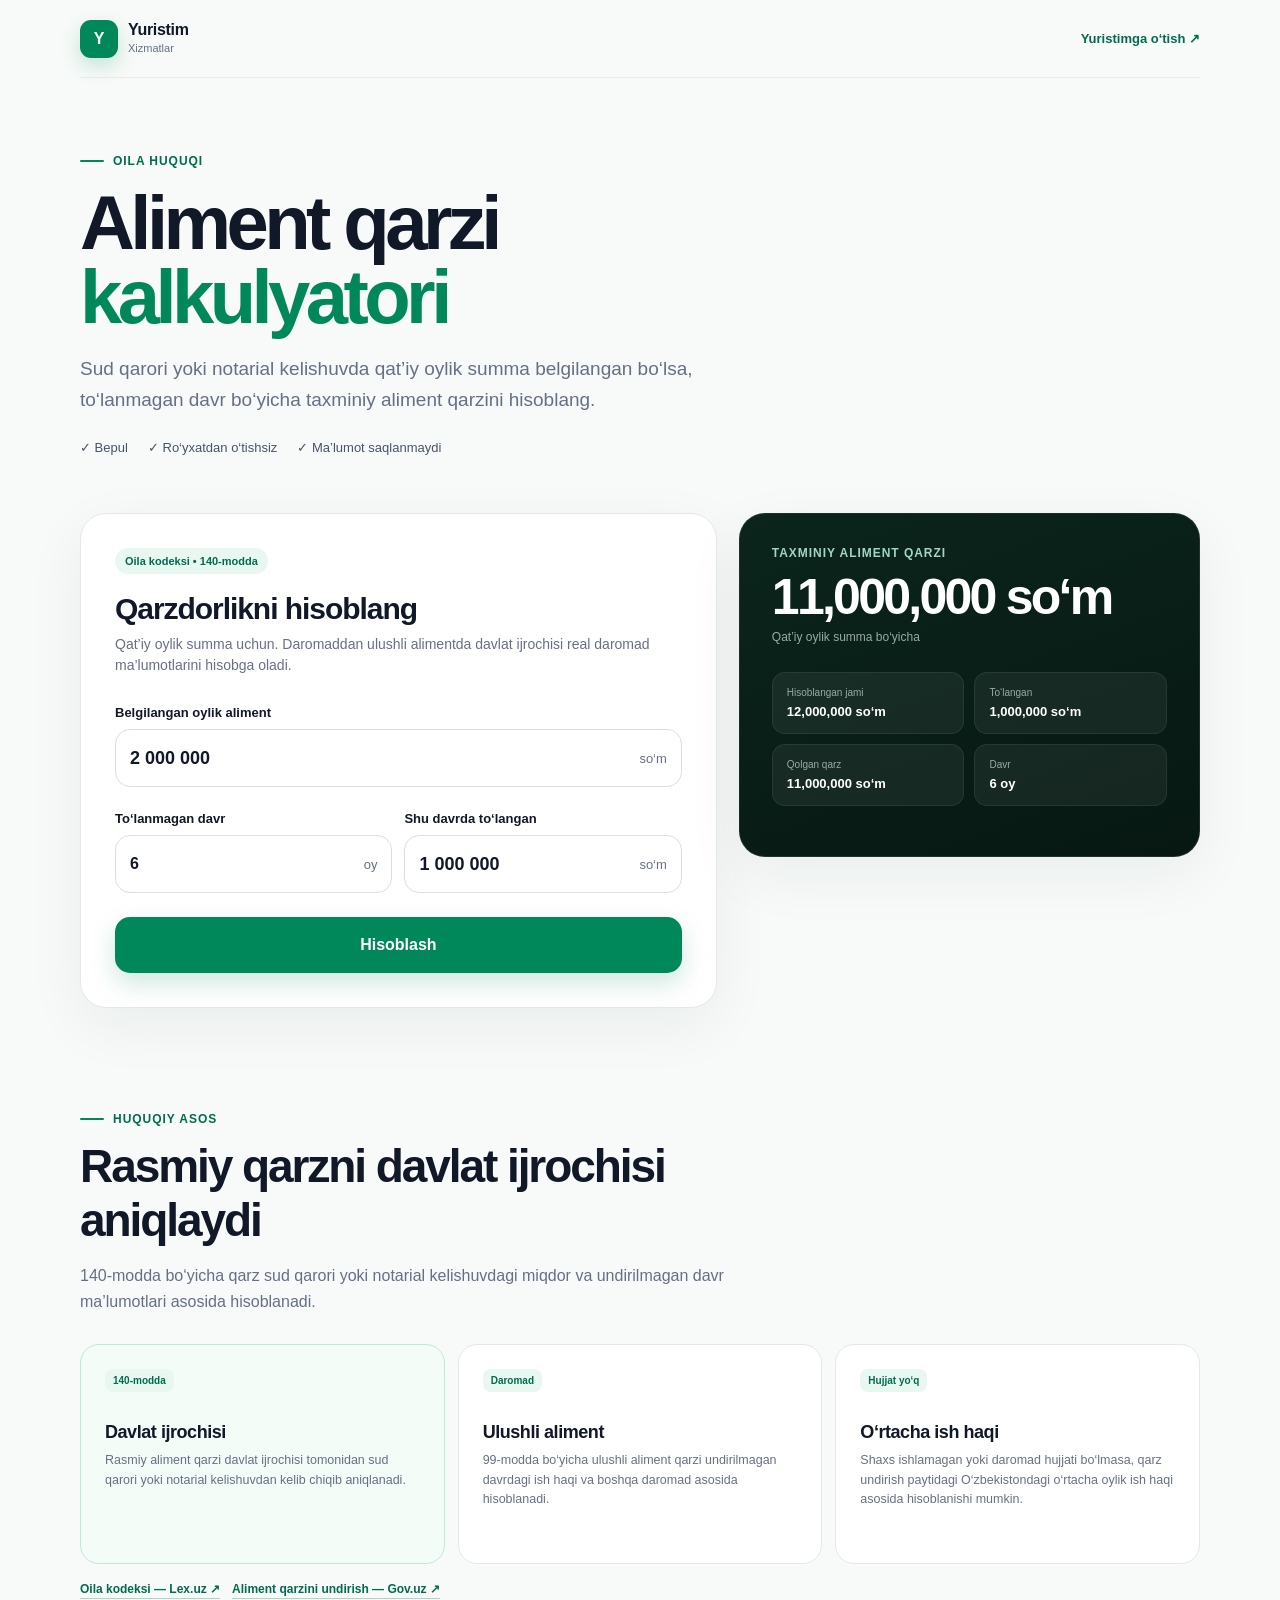
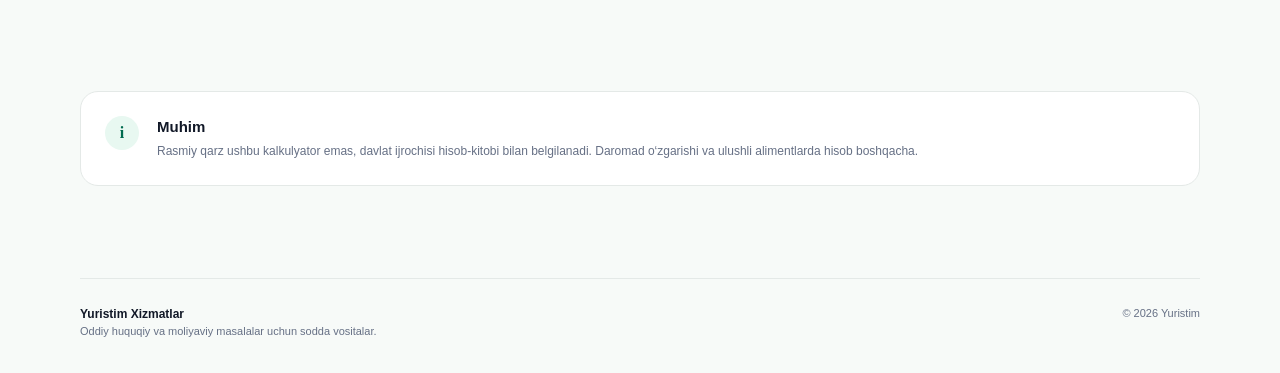
==== aliment-qarzi.html @ a9c7ead5 "feat: add top 10 legal utility pages" ====
<!doctype html><html lang="uz"><head><meta charset="utf-8"/><meta name="viewport" content="width=device-width,initial-scale=1"/><meta name="theme-color" content="#00875A"/><title>Aliment qarzdorligi kalkulyatori | Yuristim Xizmatlar</title><meta name="description" content="Sud qarori yoki notarial kelishuvda qat’iy oylik summa belgilangan bo‘lsa, to‘lanmagan davr bo‘yicha taxminiy aliment qarzini hisoblang."/><link rel="canonical" href="https://xizmatlar.yuristim.uz/aliment-qarzi"/><meta property="og:title" content="Aliment qarzdorligi kalkulyatori — Yuristim Xizmatlar"/><meta property="og:description" content="Sud qarori yoki notarial kelishuvda qat’iy oylik summa belgilangan bo‘lsa, to‘lanmagan davr bo‘yicha taxminiy aliment qarzini hisoblang."/><meta property="og:url" content="https://xizmatlar.yuristim.uz/aliment-qarzi"/><meta property="og:type" content="website"/><link rel="stylesheet" href="/styles.css"/><script defer src="/xizmatlar.js"></script></head><body data-tool="aliment-qarzi"><header class="site-header"><a class="brand" href="/" aria-label="Yuristim Xizmatlar"><span class="brand-mark">Y</span><span><b>Yuristim</b><small>Xizmatlar</small></span></a><a class="header-link" href="https://yuristim.uz">Yuristimga o‘tish <span aria-hidden="true">↗</span></a></header><main class="page-wrap"><section class="hero"><div class="eyebrow"><span></span>Oila huquqi</div><h1>Aliment qarzi <em>kalkulyatori</em></h1><p>Sud qarori yoki notarial kelishuvda qat’iy oylik summa belgilangan bo‘lsa, to‘lanmagan davr bo‘yicha taxminiy aliment qarzini hisoblang.</p><div class="hero-meta"><span>✓ Bepul</span><span>✓ Ro‘yxatdan o‘tishsiz</span><span>✓ Ma’lumot saqlanmaydi</span></div></section><section class="calculator-shell" aria-labelledby="calculator-title"><div class="calculator-card"><div class="card-kicker">Oila kodeksi • 140-modda</div><h2 id="calculator-title">Qarzdorlikni hisoblang</h2><p class="card-lead">Qat’iy oylik summa uchun. Daromaddan ulushli alimentda davlat ijrochisi real daromad ma’lumotlarini hisobga oladi.</p><form id="aliment-debt-form" class="calculator-form"><label class="field"><span>Belgilangan oylik aliment</span><div class="money-input"><input id="aliment-monthly" inputmode="numeric" autocomplete="off" value="2 000 000" /><span>so‘m</span></div></label><div class="dual-field"><label class="field"><span>To‘lanmagan davr</span><div class="money-input compact-input"><input id="aliment-months" inputmode="decimal" autocomplete="off" value="6" /><span>oy</span></div></label><label class="field"><span>Shu davrda to‘langan</span><div class="money-input"><input id="aliment-paid" inputmode="numeric" autocomplete="off" value="1 000 000" /><span>so‘m</span></div></label></div><button class="primary-button" type="submit">Hisoblash</button></form></div><aside class="result-card" aria-live="polite"><div class="result-label">Taxminiy aliment qarzi</div><div class="result-amount" id="aliment-debt-result">—</div><div class="result-caption">Qat’iy oylik summa bo‘yicha</div><div class="result-grid"><div><span>Hisoblangan jami</span><b id="aliment-accrued">—</b></div><div><span>To‘langan</span><b id="aliment-paid-out">—</b></div><div><span>Qolgan qarz</span><b id="aliment-balance">—</b></div><div><span>Davr</span><b id="aliment-period">—</b></div></div></aside></section><section class="legal-section"><div class="section-heading"><div class="eyebrow"><span></span>Huquqiy asos</div><h2>Rasmiy qarzni davlat ijrochisi aniqlaydi</h2><p>140-modda bo‘yicha qarz sud qarori yoki notarial kelishuvdagi miqdor va undirilmagan davr ma’lumotlari asosida hisoblanadi.</p></div><div class="law-grid"><article class="law-card featured"><span class="law-number">140-modda</span><h3>Davlat ijrochisi</h3><p>Rasmiy aliment qarzi davlat ijrochisi tomonidan sud qarori yoki notarial kelishuvdan kelib chiqib aniqlanadi.</p></article><article class="law-card"><span class="law-number">Daromad</span><h3>Ulushli aliment</h3><p>99-modda bo‘yicha ulushli aliment qarzi undirilmagan davrdagi ish haqi va boshqa daromad asosida hisoblanadi.</p></article><article class="law-card"><span class="law-number">Hujjat yo‘q</span><h3>O‘rtacha ish haqi</h3><p>Shaxs ishlamagan yoki daromad hujjati bo‘lmasa, qarz undirish paytidagi O‘zbekistondagi o‘rtacha oylik ish haqi asosida hisoblanishi mumkin.</p></article></div><div class="source-row"><a href="https://lex.uz/docs/-104720" target="_blank" rel="noreferrer">Oila kodeksi — Lex.uz ↗</a><a href="https://gov.uz/oz/advice/58/document/648" target="_blank" rel="noreferrer">Aliment qarzini undirish — Gov.uz ↗</a></div></section><section class="disclaimer"><div class="disclaimer-icon">i</div><div><h2>Muhim</h2><p>Rasmiy qarz ushbu kalkulyator emas, davlat ijrochisi hisob-kitobi bilan belgilanadi. Daromad o‘zgarishi va ulushli alimentlarda hisob boshqacha.</p></div></section></main><footer><div><b>Yuristim Xizmatlar</b><span>Oddiy huquqiy va moliyaviy masalalar uchun sodda vositalar.</span></div><span>© 2026 Yuristim</span></footer></body></html>
---- styles.css ----
:root{--green:#00875a;--green-dark:#006b4f;--mint:#e8f8f1;--mint-2:#f4fcf8;--ink:#111827;--muted:#667085;--line:#e4e9e7;--surface:#fff;--bg:#f7faf8}*{box-sizing:border-box}html{scroll-behavior:smooth}body{margin:0;color:var(--ink);background:var(--bg);font-family:Inter,ui-sans-serif,-apple-system,BlinkMacSystemFont,"Segoe UI",sans-serif;-webkit-font-smoothing:antialiased}a{color:inherit;text-decoration:none}button,input{font:inherit}button{-webkit-tap-highlight-color:transparent}.site-header{width:min(1120px,calc(100% - 32px));margin:0 auto;min-height:78px;display:flex;align-items:center;justify-content:space-between;border-bottom:1px solid rgba(17,24,39,.06)}.brand{display:inline-flex;align-items:center;gap:10px}.brand-mark{width:38px;height:38px;border-radius:11px;display:grid;place-items:center;color:#fff;background:var(--green);font-weight:800;box-shadow:0 8px 20px rgba(0,135,90,.2)}.brand>span:last-child{display:flex;flex-direction:column;line-height:1.05}.brand b{font-size:16px;letter-spacing:-.02em}.brand small{margin-top:4px;color:var(--muted);font-size:11px}.header-link{font-size:13px;color:var(--green-dark);font-weight:700}.page-wrap{width:min(1120px,calc(100% - 32px));margin:0 auto}.hero{max-width:800px;padding:76px 0 40px}.eyebrow{display:flex;align-items:center;gap:9px;color:var(--green-dark);font-size:12px;font-weight:800;text-transform:uppercase;letter-spacing:.08em}.eyebrow span{width:24px;height:2px;background:var(--green);border-radius:99px}.hero h1{margin:18px 0;font-size:clamp(44px,8vw,76px);line-height:.98;letter-spacing:-.06em}.hero h1 em{color:var(--green);font-style:normal}.hero>p{max-width:680px;margin:0;color:var(--muted);font-size:clamp(16px,2.4vw,19px);line-height:1.65}.hero-meta{margin-top:24px;display:flex;flex-wrap:wrap;gap:10px 20px;color:#475467;font-size:13px}.home-wrap{min-height:calc(100vh - 190px)}.home-hero{padding-bottom:28px}.service-grid{display:grid;grid-template-columns:repeat(3,1fr);gap:14px;padding-bottom:80px}.service-card{display:block;min-height:230px;padding:28px;border:1px solid var(--line);border-radius:22px;background:#fff;transition:.18s ease}.service-card:hover{transform:translateY(-2px);border-color:#badfce;box-shadow:0 18px 45px rgba(16,41,31,.07)}.service-badge,.card-kicker,.law-number{display:inline-flex;padding:7px 10px;border-radius:999px;color:var(--green-dark);background:var(--mint);font-size:11px;font-weight:800}.service-card h2{margin:38px 0 9px;font-size:23px;letter-spacing:-.035em}.service-card p{margin:0;color:var(--muted);line-height:1.55;font-size:13px}.service-action{display:inline-block;margin-top:24px;color:var(--green-dark);font-size:12px;font-weight:800}.calculator-shell{display:grid;grid-template-columns:minmax(0,1.16fr) minmax(320px,.84fr);gap:22px;align-items:start;margin:18px 0 104px}.calculator-card,.result-card{background:var(--surface);border:1px solid var(--line);border-radius:26px;box-shadow:0 18px 60px rgba(16,41,31,.06)}.calculator-card{padding:34px}.calculator-card h2{margin:18px 0 8px;font-size:30px;letter-spacing:-.035em}.card-lead{margin:0 0 28px;color:var(--muted);line-height:1.55;font-size:14px}.calculator-form{display:grid;gap:24px}.field{display:grid;gap:9px}.field>span,.field legend{font-size:13px;font-weight:750}.field small{color:var(--muted);font-size:11px;line-height:1.45}.fieldset-reset{border:0;padding:0;margin:0;min-width:0}.fieldset-reset legend{margin-bottom:10px}.money-input{height:58px;border:1px solid #d8dfdc;border-radius:15px;display:flex;align-items:center;background:#fff;transition:.18s ease}.money-input:focus-within{border-color:var(--green);box-shadow:0 0 0 4px rgba(0,135,90,.1)}.money-input input{min-width:0;width:100%;border:0;outline:0;background:transparent;padding:0 14px;font-weight:750;font-size:18px;color:var(--ink)}.money-input>span{padding-right:14px;color:var(--muted);font-size:13px;white-space:nowrap}.preset-row{display:flex;flex-wrap:wrap;gap:7px;margin-top:-14px}.preset{border:1px solid var(--line);background:#fafcfb;color:#475467;border-radius:9px;padding:6px 10px;font-size:11px;cursor:pointer}.preset:hover{border-color:#b8cec5;color:var(--green-dark)}.stepper{display:grid;grid-template-columns:52px 1fr 52px;gap:8px;align-items:stretch}.stepper button{border:1px solid var(--line);background:#f7faf8;border-radius:13px;font-size:22px;color:var(--green-dark);font-weight:700;cursor:pointer}.stepper button:disabled{opacity:.35;cursor:not-allowed}.stepper div{min-height:56px;display:flex;align-items:center;justify-content:center;gap:8px;border:1px solid #d8dfdc;border-radius:13px;background:#fff}.stepper strong{font-size:22px;letter-spacing:-.03em}.stepper span{color:var(--muted);font-size:12px}.radio-grid{display:grid;grid-template-columns:1fr 1fr;gap:10px}.radio-card{position:relative;display:flex;gap:10px;min-height:80px;padding:14px;border:1px solid var(--line);border-radius:14px;cursor:pointer;background:#fff}.radio-card.selected{border-color:var(--green);background:var(--mint-2);box-shadow:inset 0 0 0 1px var(--green)}.radio-card input{accent-color:var(--green);margin:2px 0 0}.radio-card span{display:flex;flex-direction:column;gap:5px}.radio-card b{font-size:13px}.radio-card small{font-size:10.5px}.primary-button{height:56px;border:0;border-radius:15px;color:#fff;background:var(--green);font-weight:800;cursor:pointer;box-shadow:0 10px 26px rgba(0,135,90,.2);transition:.18s ease}.primary-button:hover{background:var(--green-dark);transform:translateY(-1px)}.primary-button:active{transform:translateY(0)}.result-card{position:sticky;top:18px;overflow:hidden;padding:32px;background:linear-gradient(160deg,#0b251c 0%,#071812 100%);border-color:rgba(255,255,255,.08);color:#fff}.result-label{color:#9fd7c3;font-size:12px;font-weight:800;text-transform:uppercase;letter-spacing:.08em}.result-amount{margin-top:12px;font-size:clamp(34px,5vw,50px);font-weight:850;letter-spacing:-.055em;line-height:1}.result-caption{margin-top:8px;color:#99aaa4;font-size:12px}.result-grid{grid-template-columns:1fr 1fr;gap:10px;margin:28px 0 18px}.result-grid:not([hidden]){display:grid}.result-grid div{padding:14px;border-radius:13px;background:rgba(255,255,255,.06);border:1px solid rgba(255,255,255,.07)}.result-grid span,.result-grid b{display:block}.result-grid span{color:#9baba5;font-size:10px;margin-bottom:6px}.result-grid b{font-size:13px}.notice{display:grid;gap:6px;margin-top:10px;padding:14px;background:rgba(98,203,163,.09);border:1px solid rgba(98,203,163,.17);border-radius:13px}.notice[hidden]{display:none}.notice b{font-size:12px;color:#c5f0e0}.notice span{font-size:10.5px;line-height:1.5;color:#9fb1aa}.notice-amber{background:rgba(245,183,48,.08);border-color:rgba(245,183,48,.18)}.notice-amber b{color:#ffe4a1}.minimum-box{margin-top:18px;padding-top:18px;border-top:1px solid rgba(255,255,255,.1);display:grid;gap:5px}.minimum-box span,.minimum-box small{color:#93a59e;font-size:10px}.minimum-box b{font-size:14px}.legal-section,.faq-section{margin:0 0 92px}.section-heading{max-width:700px;margin-bottom:30px}.section-heading h2{margin:13px 0 10px;font-size:clamp(30px,5vw,46px);letter-spacing:-.045em}.section-heading p{color:var(--muted);line-height:1.6}.section-heading.compact{margin-bottom:20px}.law-grid{display:grid;grid-template-columns:repeat(3,1fr);gap:13px}.law-card{min-height:220px;padding:24px;background:#fff;border:1px solid var(--line);border-radius:19px}.law-card.featured{background:var(--mint-2);border-color:#bfe9d8}.law-number{padding:6px 8px;border-radius:8px;font-size:10px}.law-card h3{margin:30px 0 8px;font-size:18px;letter-spacing:-.025em}.law-card p{margin:0;color:var(--muted);line-height:1.55;font-size:12.5px}.source-row{display:flex;gap:12px;flex-wrap:wrap;margin-top:18px}.source-row a{color:var(--green-dark);font-size:12px;font-weight:750;border-bottom:1px solid #a6d8c6;padding-bottom:2px}.disclaimer{margin:0 0 92px;display:flex;gap:18px;padding:24px;background:#fff;border:1px solid var(--line);border-radius:18px}.disclaimer-icon{flex:0 0 34px;width:34px;height:34px;border-radius:50%;display:grid;place-items:center;background:var(--mint);color:var(--green-dark);font-family:Georgia,serif;font-weight:700}.disclaimer h2{margin:2px 0 7px;font-size:15px}.disclaimer p{margin:0;color:var(--muted);font-size:12px;line-height:1.6}.faq-list{display:grid;gap:9px}.faq-list details{background:#fff;border:1px solid var(--line);border-radius:15px;padding:0 18px}.faq-list summary{min-height:58px;display:flex;align-items:center;justify-content:space-between;gap:16px;cursor:pointer;list-style:none;font-size:13px;font-weight:750}.faq-list summary::-webkit-details-marker{display:none}.faq-list summary span{color:var(--green);font-size:20px;font-weight:400;transition:transform .2s ease}.faq-list details[open] summary span{transform:rotate(45deg)}.faq-list p{margin:-3px 0 18px;max-width:760px;color:var(--muted);font-size:12px;line-height:1.6}footer{width:min(1120px,calc(100% - 32px));margin:0 auto;padding:28px 0 36px;border-top:1px solid var(--line);display:flex;justify-content:space-between;gap:20px;color:var(--muted);font-size:11px}footer div{display:flex;flex-direction:column;gap:4px}footer b{color:var(--ink);font-size:12px}@media(max-width:820px){.hero{padding-top:52px}.calculator-shell{grid-template-columns:1fr;margin-bottom:82px}.result-card{position:static}.law-grid,.service-grid{grid-template-columns:1fr 1fr}}@media(max-width:560px){.site-header,.page-wrap,footer{width:min(100% - 24px,1120px)}.site-header{min-height:68px}.header-link{font-size:11px}.hero{padding:44px 0 28px}.hero h1{font-size:48px}.hero-meta{display:grid;gap:7px}.calculator-card,.result-card{border-radius:20px}.calculator-card{padding:22px 18px}.result-card{padding:24px 20px}.radio-grid,.law-grid,.service-grid{grid-template-columns:1fr}.law-card{min-height:auto}.law-card h3{margin-top:24px}.disclaimer{padding:18px}footer{flex-direction:column}}@media(prefers-reduced-motion:reduce){*,*:before,*:after{scroll-behavior:auto!important;transition:none!important}}
.dual-field{display:grid;grid-template-columns:1fr 1fr;gap:12px}.compact-input input{font-size:16px}.range-head,.range-scale{display:flex;align-items:center;justify-content:space-between}.range-head b{font-size:18px;letter-spacing:-.025em}.range-head span,.range-scale{color:var(--muted);font-size:11px}.range-input{width:100%;height:6px;border:0;border-radius:999px;appearance:none;background:#dfe8e4;outline:0;accent-color:var(--green)}.range-input::-webkit-slider-thumb{appearance:none;width:22px;height:22px;border-radius:50%;background:var(--green);border:4px solid #fff;box-shadow:0 2px 10px rgba(0,87,58,.25);cursor:pointer}.range-input::-moz-range-thumb{width:16px;height:16px;border-radius:50%;background:var(--green);border:4px solid #fff;box-shadow:0 2px 10px rgba(0,87,58,.25);cursor:pointer}@media(max-width:560px){.dual-field{grid-template-columns:1fr}}
.select-input{width:100%;min-height:56px;padding:0 14px;border:1px solid #d8dfdc;border-radius:14px;background:#fff;color:var(--ink);font:inherit;font-size:13px;outline:0}.select-input:focus{border-color:var(--green);box-shadow:0 0 0 4px rgba(0,135,90,.1)}.check-row{display:flex;gap:10px;align-items:flex-start;padding:14px;border:1px solid var(--line);border-radius:13px;background:#fff;color:#475467;font-size:12px;line-height:1.45}.check-row input{margin-top:2px;accent-color:var(--green)}.service-grid{grid-template-columns:repeat(auto-fit,minmax(250px,1fr))}.tool-count{display:inline-flex;margin-top:20px;padding:7px 10px;border-radius:999px;background:var(--mint);color:var(--green-dark);font-size:11px;font-weight:800}
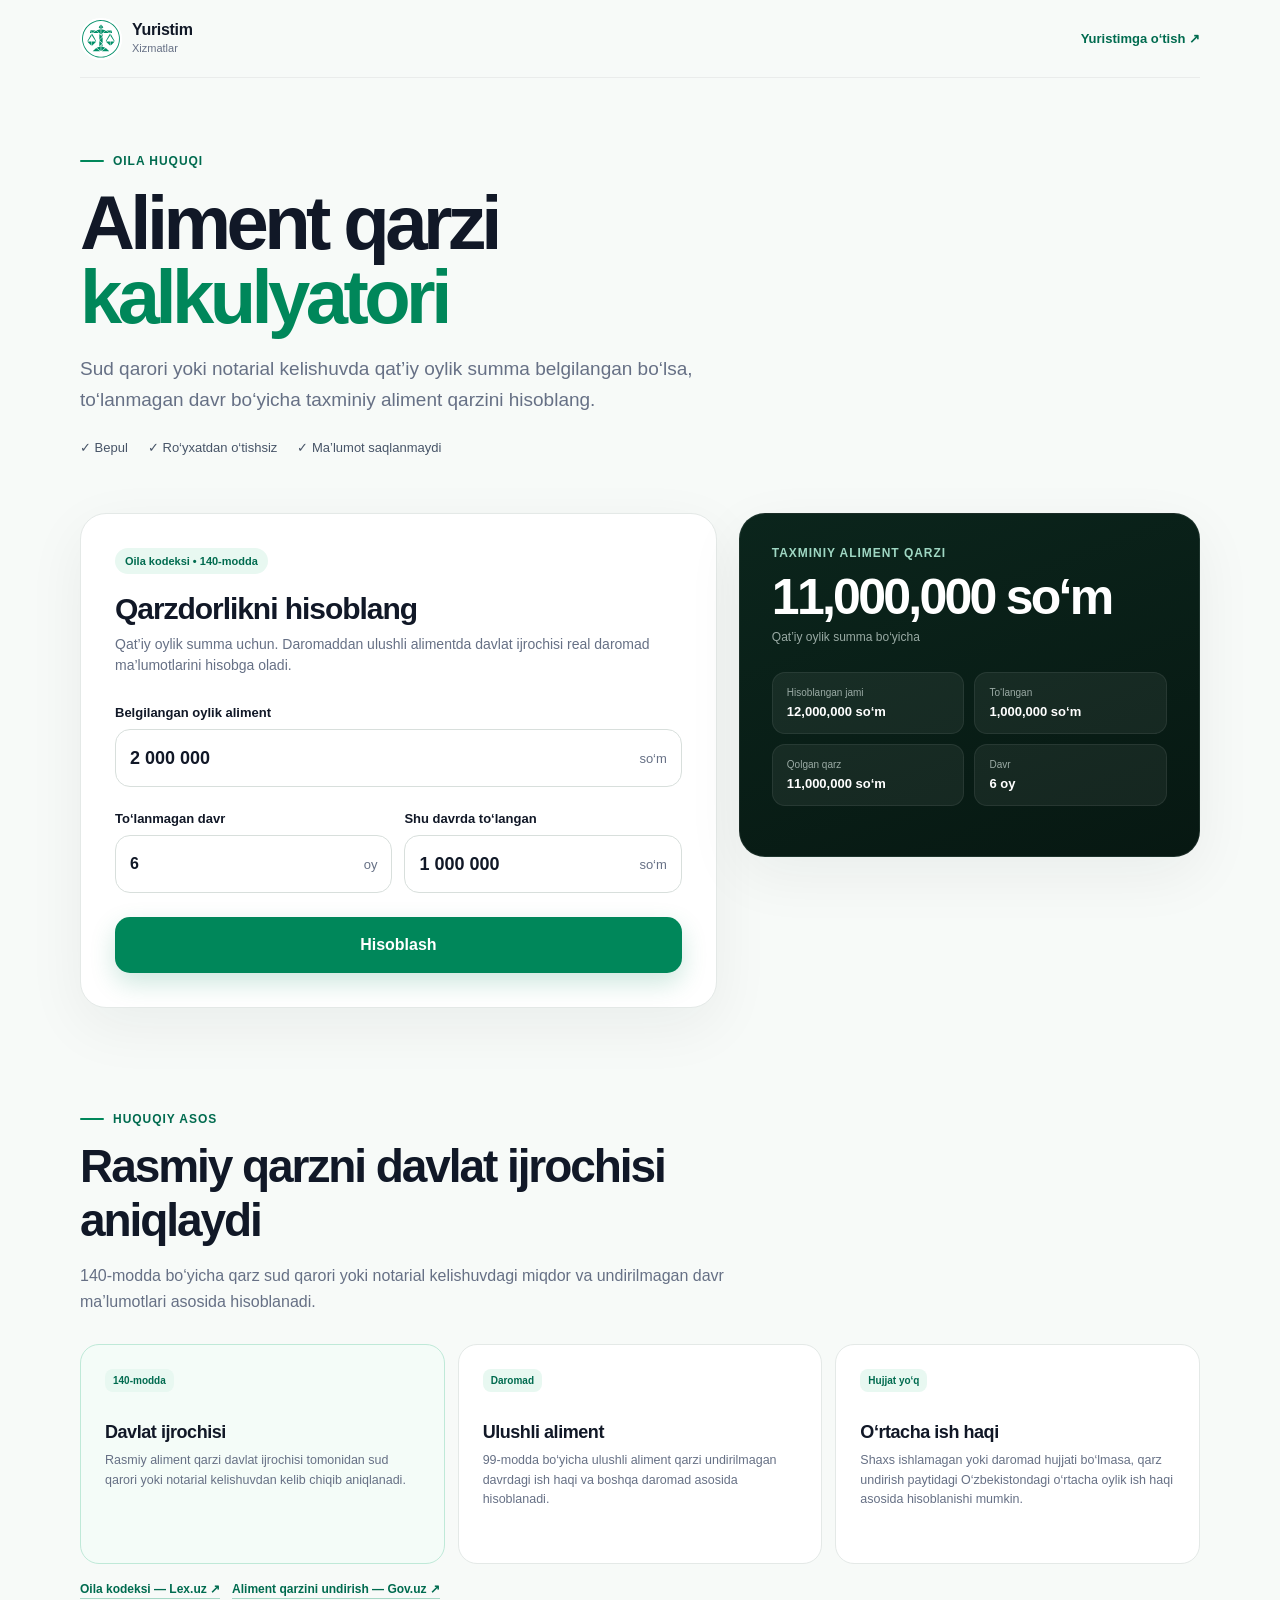
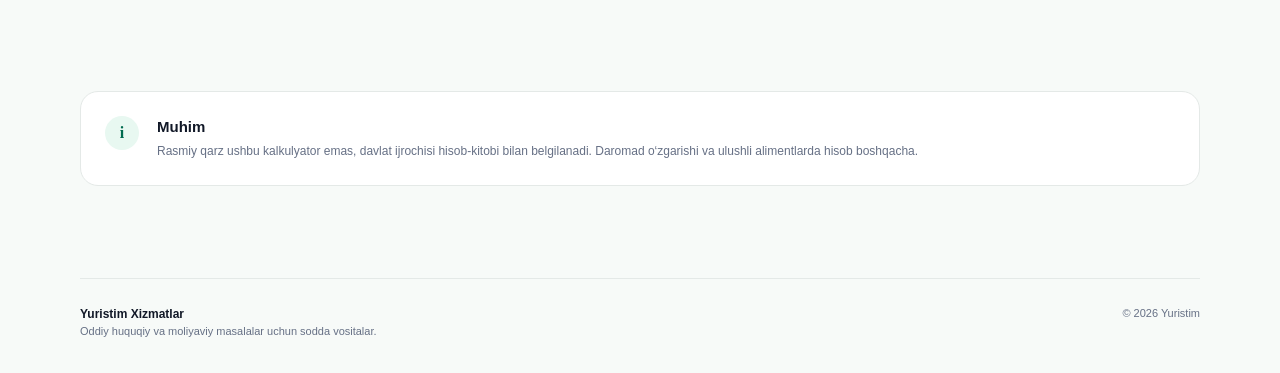
==== commit 9e43894e: "chore: update site branding and Yuristim link" ====
--- a/aliment-qarzi.html
+++ b/aliment-qarzi.html
@@ -1 +1 @@
-<!doctype html><html lang="uz"><head><meta charset="utf-8"/><meta name="viewport" content="width=device-width,initial-scale=1"/><meta name="theme-color" content="#00875A"/><title>Aliment qarzdorligi kalkulyatori | Yuristim Xizmatlar</title><meta name="description" content="Sud qarori yoki notarial kelishuvda qat’iy oylik summa belgilangan bo‘lsa, to‘lanmagan davr bo‘yicha taxminiy aliment qarzini hisoblang."/><link rel="canonical" href="https://xizmatlar.yuristim.uz/aliment-qarzi"/><meta property="og:title" content="Aliment qarzdorligi kalkulyatori — Yuristim Xizmatlar"/><meta property="og:description" content="Sud qarori yoki notarial kelishuvda qat’iy oylik summa belgilangan bo‘lsa, to‘lanmagan davr bo‘yicha taxminiy aliment qarzini hisoblang."/><meta property="og:url" content="https://xizmatlar.yuristim.uz/aliment-qarzi"/><meta property="og:type" content="website"/><link rel="stylesheet" href="/styles.css"/><script defer src="/xizmatlar.js"></script></head><body data-tool="aliment-qarzi"><header class="site-header"><a class="brand" href="/" aria-label="Yuristim Xizmatlar"><span class="brand-mark">Y</span><span><b>Yuristim</b><small>Xizmatlar</small></span></a><a class="header-link" href="https://yuristim.uz">Yuristimga o‘tish <span aria-hidden="true">↗</span></a></header><main class="page-wrap"><section class="hero"><div class="eyebrow"><span></span>Oila huquqi</div><h1>Aliment qarzi <em>kalkulyatori</em></h1><p>Sud qarori yoki notarial kelishuvda qat’iy oylik summa belgilangan bo‘lsa, to‘lanmagan davr bo‘yicha taxminiy aliment qarzini hisoblang.</p><div class="hero-meta"><span>✓ Bepul</span><span>✓ Ro‘yxatdan o‘tishsiz</span><span>✓ Ma’lumot saqlanmaydi</span></div></section><section class="calculator-shell" aria-labelledby="calculator-title"><div class="calculator-card"><div class="card-kicker">Oila kodeksi • 140-modda</div><h2 id="calculator-title">Qarzdorlikni hisoblang</h2><p class="card-lead">Qat’iy oylik summa uchun. Daromaddan ulushli alimentda davlat ijrochisi real daromad ma’lumotlarini hisobga oladi.</p><form id="aliment-debt-form" class="calculator-form"><label class="field"><span>Belgilangan oylik aliment</span><div class="money-input"><input id="aliment-monthly" inputmode="numeric" autocomplete="off" value="2 000 000" /><span>so‘m</span></div></label><div class="dual-field"><label class="field"><span>To‘lanmagan davr</span><div class="money-input compact-input"><input id="aliment-months" inputmode="decimal" autocomplete="off" value="6" /><span>oy</span></div></label><label class="field"><span>Shu davrda to‘langan</span><div class="money-input"><input id="aliment-paid" inputmode="numeric" autocomplete="off" value="1 000 000" /><span>so‘m</span></div></label></div><button class="primary-button" type="submit">Hisoblash</button></form></div><aside class="result-card" aria-live="polite"><div class="result-label">Taxminiy aliment qarzi</div><div class="result-amount" id="aliment-debt-result">—</div><div class="result-caption">Qat’iy oylik summa bo‘yicha</div><div class="result-grid"><div><span>Hisoblangan jami</span><b id="aliment-accrued">—</b></div><div><span>To‘langan</span><b id="aliment-paid-out">—</b></div><div><span>Qolgan qarz</span><b id="aliment-balance">—</b></div><div><span>Davr</span><b id="aliment-period">—</b></div></div></aside></section><section class="legal-section"><div class="section-heading"><div class="eyebrow"><span></span>Huquqiy asos</div><h2>Rasmiy qarzni davlat ijrochisi aniqlaydi</h2><p>140-modda bo‘yicha qarz sud qarori yoki notarial kelishuvdagi miqdor va undirilmagan davr ma’lumotlari asosida hisoblanadi.</p></div><div class="law-grid"><article class="law-card featured"><span class="law-number">140-modda</span><h3>Davlat ijrochisi</h3><p>Rasmiy aliment qarzi davlat ijrochisi tomonidan sud qarori yoki notarial kelishuvdan kelib chiqib aniqlanadi.</p></article><article class="law-card"><span class="law-number">Daromad</span><h3>Ulushli aliment</h3><p>99-modda bo‘yicha ulushli aliment qarzi undirilmagan davrdagi ish haqi va boshqa daromad asosida hisoblanadi.</p></article><article class="law-card"><span class="law-number">Hujjat yo‘q</span><h3>O‘rtacha ish haqi</h3><p>Shaxs ishlamagan yoki daromad hujjati bo‘lmasa, qarz undirish paytidagi O‘zbekistondagi o‘rtacha oylik ish haqi asosida hisoblanishi mumkin.</p></article></div><div class="source-row"><a href="https://lex.uz/docs/-104720" target="_blank" rel="noreferrer">Oila kodeksi — Lex.uz ↗</a><a href="https://gov.uz/oz/advice/58/document/648" target="_blank" rel="noreferrer">Aliment qarzini undirish — Gov.uz ↗</a></div></section><section class="disclaimer"><div class="disclaimer-icon">i</div><div><h2>Muhim</h2><p>Rasmiy qarz ushbu kalkulyator emas, davlat ijrochisi hisob-kitobi bilan belgilanadi. Daromad o‘zgarishi va ulushli alimentlarda hisob boshqacha.</p></div></section></main><footer><div><b>Yuristim Xizmatlar</b><span>Oddiy huquqiy va moliyaviy masalalar uchun sodda vositalar.</span></div><span>© 2026 Yuristim</span></footer></body></html>+<!doctype html><html lang="uz"><head><meta charset="utf-8"/><meta name="viewport" content="width=device-width,initial-scale=1"/><meta name="theme-color" content="#00875A"/><title>Aliment qarzdorligi kalkulyatori | Yuristim Xizmatlar</title><meta name="description" content="Sud qarori yoki notarial kelishuvda qat’iy oylik summa belgilangan bo‘lsa, to‘lanmagan davr bo‘yicha taxminiy aliment qarzini hisoblang."/><link rel="canonical" href="https://xizmatlar.yuristim.uz/aliment-qarzi"/><meta property="og:title" content="Aliment qarzdorligi kalkulyatori — Yuristim Xizmatlar"/><meta property="og:description" content="Sud qarori yoki notarial kelishuvda qat’iy oylik summa belgilangan bo‘lsa, to‘lanmagan davr bo‘yicha taxminiy aliment qarzini hisoblang."/><meta property="og:url" content="https://xizmatlar.yuristim.uz/aliment-qarzi"/><meta property="og:type" content="website"/><link rel="stylesheet" href="/styles.css"/><script defer src="/xizmatlar.js"></script></head><body data-tool="aliment-qarzi"><header class="site-header"><a class="brand" href="/" aria-label="Yuristim Xizmatlar"><img class="brand-logo" src="/assets/yuristim-logo.svg" alt="" /><span><b>Yuristim</b><small>Xizmatlar</small></span></a><a class="header-link" href="https://t.me/Yuristim_bot" target="_blank" rel="noreferrer">Yuristimga o‘tish <span aria-hidden="true">↗</span></a></header><main class="page-wrap"><section class="hero"><div class="eyebrow"><span></span>Oila huquqi</div><h1>Aliment qarzi <em>kalkulyatori</em></h1><p>Sud qarori yoki notarial kelishuvda qat’iy oylik summa belgilangan bo‘lsa, to‘lanmagan davr bo‘yicha taxminiy aliment qarzini hisoblang.</p><div class="hero-meta"><span>✓ Bepul</span><span>✓ Ro‘yxatdan o‘tishsiz</span><span>✓ Ma’lumot saqlanmaydi</span></div></section><section class="calculator-shell" aria-labelledby="calculator-title"><div class="calculator-card"><div class="card-kicker">Oila kodeksi • 140-modda</div><h2 id="calculator-title">Qarzdorlikni hisoblang</h2><p class="card-lead">Qat’iy oylik summa uchun. Daromaddan ulushli alimentda davlat ijrochisi real daromad ma’lumotlarini hisobga oladi.</p><form id="aliment-debt-form" class="calculator-form"><label class="field"><span>Belgilangan oylik aliment</span><div class="money-input"><input id="aliment-monthly" inputmode="numeric" autocomplete="off" value="2 000 000" /><span>so‘m</span></div></label><div class="dual-field"><label class="field"><span>To‘lanmagan davr</span><div class="money-input compact-input"><input id="aliment-months" inputmode="decimal" autocomplete="off" value="6" /><span>oy</span></div></label><label class="field"><span>Shu davrda to‘langan</span><div class="money-input"><input id="aliment-paid" inputmode="numeric" autocomplete="off" value="1 000 000" /><span>so‘m</span></div></label></div><button class="primary-button" type="submit">Hisoblash</button></form></div><aside class="result-card" aria-live="polite"><div class="result-label">Taxminiy aliment qarzi</div><div class="result-amount" id="aliment-debt-result">—</div><div class="result-caption">Qat’iy oylik summa bo‘yicha</div><div class="result-grid"><div><span>Hisoblangan jami</span><b id="aliment-accrued">—</b></div><div><span>To‘langan</span><b id="aliment-paid-out">—</b></div><div><span>Qolgan qarz</span><b id="aliment-balance">—</b></div><div><span>Davr</span><b id="aliment-period">—</b></div></div></aside></section><section class="legal-section"><div class="section-heading"><div class="eyebrow"><span></span>Huquqiy asos</div><h2>Rasmiy qarzni davlat ijrochisi aniqlaydi</h2><p>140-modda bo‘yicha qarz sud qarori yoki notarial kelishuvdagi miqdor va undirilmagan davr ma’lumotlari asosida hisoblanadi.</p></div><div class="law-grid"><article class="law-card featured"><span class="law-number">140-modda</span><h3>Davlat ijrochisi</h3><p>Rasmiy aliment qarzi davlat ijrochisi tomonidan sud qarori yoki notarial kelishuvdan kelib chiqib aniqlanadi.</p></article><article class="law-card"><span class="law-number">Daromad</span><h3>Ulushli aliment</h3><p>99-modda bo‘yicha ulushli aliment qarzi undirilmagan davrdagi ish haqi va boshqa daromad asosida hisoblanadi.</p></article><article class="law-card"><span class="law-number">Hujjat yo‘q</span><h3>O‘rtacha ish haqi</h3><p>Shaxs ishlamagan yoki daromad hujjati bo‘lmasa, qarz undirish paytidagi O‘zbekistondagi o‘rtacha oylik ish haqi asosida hisoblanishi mumkin.</p></article></div><div class="source-row"><a href="https://lex.uz/docs/-104720" target="_blank" rel="noreferrer">Oila kodeksi — Lex.uz ↗</a><a href="https://gov.uz/oz/advice/58/document/648" target="_blank" rel="noreferrer">Aliment qarzini undirish — Gov.uz ↗</a></div></section><section class="disclaimer"><div class="disclaimer-icon">i</div><div><h2>Muhim</h2><p>Rasmiy qarz ushbu kalkulyator emas, davlat ijrochisi hisob-kitobi bilan belgilanadi. Daromad o‘zgarishi va ulushli alimentlarda hisob boshqacha.</p></div></section></main><footer><div><b>Yuristim Xizmatlar</b><span>Oddiy huquqiy va moliyaviy masalalar uchun sodda vositalar.</span></div><span>© 2026 Yuristim</span></footer></body></html>
--- a/styles.css
+++ b/styles.css
@@ -1,3 +1,3 @@
-:root{--green:#00875a;--green-dark:#006b4f;--mint:#e8f8f1;--mint-2:#f4fcf8;--ink:#111827;--muted:#667085;--line:#e4e9e7;--surface:#fff;--bg:#f7faf8}*{box-sizing:border-box}html{scroll-behavior:smooth}body{margin:0;color:var(--ink);background:var(--bg);font-family:Inter,ui-sans-serif,-apple-system,BlinkMacSystemFont,"Segoe UI",sans-serif;-webkit-font-smoothing:antialiased}a{color:inherit;text-decoration:none}button,input{font:inherit}button{-webkit-tap-highlight-color:transparent}.site-header{width:min(1120px,calc(100% - 32px));margin:0 auto;min-height:78px;display:flex;align-items:center;justify-content:space-between;border-bottom:1px solid rgba(17,24,39,.06)}.brand{display:inline-flex;align-items:center;gap:10px}.brand-mark{width:38px;height:38px;border-radius:11px;display:grid;place-items:center;color:#fff;background:var(--green);font-weight:800;box-shadow:0 8px 20px rgba(0,135,90,.2)}.brand>span:last-child{display:flex;flex-direction:column;line-height:1.05}.brand b{font-size:16px;letter-spacing:-.02em}.brand small{margin-top:4px;color:var(--muted);font-size:11px}.header-link{font-size:13px;color:var(--green-dark);font-weight:700}.page-wrap{width:min(1120px,calc(100% - 32px));margin:0 auto}.hero{max-width:800px;padding:76px 0 40px}.eyebrow{display:flex;align-items:center;gap:9px;color:var(--green-dark);font-size:12px;font-weight:800;text-transform:uppercase;letter-spacing:.08em}.eyebrow span{width:24px;height:2px;background:var(--green);border-radius:99px}.hero h1{margin:18px 0;font-size:clamp(44px,8vw,76px);line-height:.98;letter-spacing:-.06em}.hero h1 em{color:var(--green);font-style:normal}.hero>p{max-width:680px;margin:0;color:var(--muted);font-size:clamp(16px,2.4vw,19px);line-height:1.65}.hero-meta{margin-top:24px;display:flex;flex-wrap:wrap;gap:10px 20px;color:#475467;font-size:13px}.home-wrap{min-height:calc(100vh - 190px)}.home-hero{padding-bottom:28px}.service-grid{display:grid;grid-template-columns:repeat(3,1fr);gap:14px;padding-bottom:80px}.service-card{display:block;min-height:230px;padding:28px;border:1px solid var(--line);border-radius:22px;background:#fff;transition:.18s ease}.service-card:hover{transform:translateY(-2px);border-color:#badfce;box-shadow:0 18px 45px rgba(16,41,31,.07)}.service-badge,.card-kicker,.law-number{display:inline-flex;padding:7px 10px;border-radius:999px;color:var(--green-dark);background:var(--mint);font-size:11px;font-weight:800}.service-card h2{margin:38px 0 9px;font-size:23px;letter-spacing:-.035em}.service-card p{margin:0;color:var(--muted);line-height:1.55;font-size:13px}.service-action{display:inline-block;margin-top:24px;color:var(--green-dark);font-size:12px;font-weight:800}.calculator-shell{display:grid;grid-template-columns:minmax(0,1.16fr) minmax(320px,.84fr);gap:22px;align-items:start;margin:18px 0 104px}.calculator-card,.result-card{background:var(--surface);border:1px solid var(--line);border-radius:26px;box-shadow:0 18px 60px rgba(16,41,31,.06)}.calculator-card{padding:34px}.calculator-card h2{margin:18px 0 8px;font-size:30px;letter-spacing:-.035em}.card-lead{margin:0 0 28px;color:var(--muted);line-height:1.55;font-size:14px}.calculator-form{display:grid;gap:24px}.field{display:grid;gap:9px}.field>span,.field legend{font-size:13px;font-weight:750}.field small{color:var(--muted);font-size:11px;line-height:1.45}.fieldset-reset{border:0;padding:0;margin:0;min-width:0}.fieldset-reset legend{margin-bottom:10px}.money-input{height:58px;border:1px solid #d8dfdc;border-radius:15px;display:flex;align-items:center;background:#fff;transition:.18s ease}.money-input:focus-within{border-color:var(--green);box-shadow:0 0 0 4px rgba(0,135,90,.1)}.money-input input{min-width:0;width:100%;border:0;outline:0;background:transparent;padding:0 14px;font-weight:750;font-size:18px;color:var(--ink)}.money-input>span{padding-right:14px;color:var(--muted);font-size:13px;white-space:nowrap}.preset-row{display:flex;flex-wrap:wrap;gap:7px;margin-top:-14px}.preset{border:1px solid var(--line);background:#fafcfb;color:#475467;border-radius:9px;padding:6px 10px;font-size:11px;cursor:pointer}.preset:hover{border-color:#b8cec5;color:var(--green-dark)}.stepper{display:grid;grid-template-columns:52px 1fr 52px;gap:8px;align-items:stretch}.stepper button{border:1px solid var(--line);background:#f7faf8;border-radius:13px;font-size:22px;color:var(--green-dark);font-weight:700;cursor:pointer}.stepper button:disabled{opacity:.35;cursor:not-allowed}.stepper div{min-height:56px;display:flex;align-items:center;justify-content:center;gap:8px;border:1px solid #d8dfdc;border-radius:13px;background:#fff}.stepper strong{font-size:22px;letter-spacing:-.03em}.stepper span{color:var(--muted);font-size:12px}.radio-grid{display:grid;grid-template-columns:1fr 1fr;gap:10px}.radio-card{position:relative;display:flex;gap:10px;min-height:80px;padding:14px;border:1px solid var(--line);border-radius:14px;cursor:pointer;background:#fff}.radio-card.selected{border-color:var(--green);background:var(--mint-2);box-shadow:inset 0 0 0 1px var(--green)}.radio-card input{accent-color:var(--green);margin:2px 0 0}.radio-card span{display:flex;flex-direction:column;gap:5px}.radio-card b{font-size:13px}.radio-card small{font-size:10.5px}.primary-button{height:56px;border:0;border-radius:15px;color:#fff;background:var(--green);font-weight:800;cursor:pointer;box-shadow:0 10px 26px rgba(0,135,90,.2);transition:.18s ease}.primary-button:hover{background:var(--green-dark);transform:translateY(-1px)}.primary-button:active{transform:translateY(0)}.result-card{position:sticky;top:18px;overflow:hidden;padding:32px;background:linear-gradient(160deg,#0b251c 0%,#071812 100%);border-color:rgba(255,255,255,.08);color:#fff}.result-label{color:#9fd7c3;font-size:12px;font-weight:800;text-transform:uppercase;letter-spacing:.08em}.result-amount{margin-top:12px;font-size:clamp(34px,5vw,50px);font-weight:850;letter-spacing:-.055em;line-height:1}.result-caption{margin-top:8px;color:#99aaa4;font-size:12px}.result-grid{grid-template-columns:1fr 1fr;gap:10px;margin:28px 0 18px}.result-grid:not([hidden]){display:grid}.result-grid div{padding:14px;border-radius:13px;background:rgba(255,255,255,.06);border:1px solid rgba(255,255,255,.07)}.result-grid span,.result-grid b{display:block}.result-grid span{color:#9baba5;font-size:10px;margin-bottom:6px}.result-grid b{font-size:13px}.notice{display:grid;gap:6px;margin-top:10px;padding:14px;background:rgba(98,203,163,.09);border:1px solid rgba(98,203,163,.17);border-radius:13px}.notice[hidden]{display:none}.notice b{font-size:12px;color:#c5f0e0}.notice span{font-size:10.5px;line-height:1.5;color:#9fb1aa}.notice-amber{background:rgba(245,183,48,.08);border-color:rgba(245,183,48,.18)}.notice-amber b{color:#ffe4a1}.minimum-box{margin-top:18px;padding-top:18px;border-top:1px solid rgba(255,255,255,.1);display:grid;gap:5px}.minimum-box span,.minimum-box small{color:#93a59e;font-size:10px}.minimum-box b{font-size:14px}.legal-section,.faq-section{margin:0 0 92px}.section-heading{max-width:700px;margin-bottom:30px}.section-heading h2{margin:13px 0 10px;font-size:clamp(30px,5vw,46px);letter-spacing:-.045em}.section-heading p{color:var(--muted);line-height:1.6}.section-heading.compact{margin-bottom:20px}.law-grid{display:grid;grid-template-columns:repeat(3,1fr);gap:13px}.law-card{min-height:220px;padding:24px;background:#fff;border:1px solid var(--line);border-radius:19px}.law-card.featured{background:var(--mint-2);border-color:#bfe9d8}.law-number{padding:6px 8px;border-radius:8px;font-size:10px}.law-card h3{margin:30px 0 8px;font-size:18px;letter-spacing:-.025em}.law-card p{margin:0;color:var(--muted);line-height:1.55;font-size:12.5px}.source-row{display:flex;gap:12px;flex-wrap:wrap;margin-top:18px}.source-row a{color:var(--green-dark);font-size:12px;font-weight:750;border-bottom:1px solid #a6d8c6;padding-bottom:2px}.disclaimer{margin:0 0 92px;display:flex;gap:18px;padding:24px;background:#fff;border:1px solid var(--line);border-radius:18px}.disclaimer-icon{flex:0 0 34px;width:34px;height:34px;border-radius:50%;display:grid;place-items:center;background:var(--mint);color:var(--green-dark);font-family:Georgia,serif;font-weight:700}.disclaimer h2{margin:2px 0 7px;font-size:15px}.disclaimer p{margin:0;color:var(--muted);font-size:12px;line-height:1.6}.faq-list{display:grid;gap:9px}.faq-list details{background:#fff;border:1px solid var(--line);border-radius:15px;padding:0 18px}.faq-list summary{min-height:58px;display:flex;align-items:center;justify-content:space-between;gap:16px;cursor:pointer;list-style:none;font-size:13px;font-weight:750}.faq-list summary::-webkit-details-marker{display:none}.faq-list summary span{color:var(--green);font-size:20px;font-weight:400;transition:transform .2s ease}.faq-list details[open] summary span{transform:rotate(45deg)}.faq-list p{margin:-3px 0 18px;max-width:760px;color:var(--muted);font-size:12px;line-height:1.6}footer{width:min(1120px,calc(100% - 32px));margin:0 auto;padding:28px 0 36px;border-top:1px solid var(--line);display:flex;justify-content:space-between;gap:20px;color:var(--muted);font-size:11px}footer div{display:flex;flex-direction:column;gap:4px}footer b{color:var(--ink);font-size:12px}@media(max-width:820px){.hero{padding-top:52px}.calculator-shell{grid-template-columns:1fr;margin-bottom:82px}.result-card{position:static}.law-grid,.service-grid{grid-template-columns:1fr 1fr}}@media(max-width:560px){.site-header,.page-wrap,footer{width:min(100% - 24px,1120px)}.site-header{min-height:68px}.header-link{font-size:11px}.hero{padding:44px 0 28px}.hero h1{font-size:48px}.hero-meta{display:grid;gap:7px}.calculator-card,.result-card{border-radius:20px}.calculator-card{padding:22px 18px}.result-card{padding:24px 20px}.radio-grid,.law-grid,.service-grid{grid-template-columns:1fr}.law-card{min-height:auto}.law-card h3{margin-top:24px}.disclaimer{padding:18px}footer{flex-direction:column}}@media(prefers-reduced-motion:reduce){*,*:before,*:after{scroll-behavior:auto!important;transition:none!important}}
+:root{--green:#00875a;--green-dark:#006b4f;--mint:#e8f8f1;--mint-2:#f4fcf8;--ink:#111827;--muted:#667085;--line:#e4e9e7;--surface:#fff;--bg:#f7faf8}*{box-sizing:border-box}html{scroll-behavior:smooth}body{margin:0;color:var(--ink);background:var(--bg);font-family:Inter,ui-sans-serif,-apple-system,BlinkMacSystemFont,"Segoe UI",sans-serif;-webkit-font-smoothing:antialiased}a{color:inherit;text-decoration:none}button,input{font:inherit}button{-webkit-tap-highlight-color:transparent}.site-header{width:min(1120px,calc(100% - 32px));margin:0 auto;min-height:78px;display:flex;align-items:center;justify-content:space-between;border-bottom:1px solid rgba(17,24,39,.06)}.brand{display:inline-flex;align-items:center;gap:10px}.brand-logo{width:42px;height:42px;display:block;object-fit:contain;border-radius:50%;background:#fff}.brand>span:last-child{display:flex;flex-direction:column;line-height:1.05}.brand b{font-size:16px;letter-spacing:-.02em}.brand small{margin-top:4px;color:var(--muted);font-size:11px}.header-link{font-size:13px;color:var(--green-dark);font-weight:700}.page-wrap{width:min(1120px,calc(100% - 32px));margin:0 auto}.hero{max-width:800px;padding:76px 0 40px}.eyebrow{display:flex;align-items:center;gap:9px;color:var(--green-dark);font-size:12px;font-weight:800;text-transform:uppercase;letter-spacing:.08em}.eyebrow span{width:24px;height:2px;background:var(--green);border-radius:99px}.hero h1{margin:18px 0;font-size:clamp(44px,8vw,76px);line-height:.98;letter-spacing:-.06em}.hero h1 em{color:var(--green);font-style:normal}.hero>p{max-width:680px;margin:0;color:var(--muted);font-size:clamp(16px,2.4vw,19px);line-height:1.65}.hero-meta{margin-top:24px;display:flex;flex-wrap:wrap;gap:10px 20px;color:#475467;font-size:13px}.home-wrap{min-height:calc(100vh - 190px)}.home-hero{padding-bottom:28px}.service-grid{display:grid;grid-template-columns:repeat(3,1fr);gap:14px;padding-bottom:80px}.service-card{display:block;min-height:230px;padding:28px;border:1px solid var(--line);border-radius:22px;background:#fff;transition:.18s ease}.service-card:hover{transform:translateY(-2px);border-color:#badfce;box-shadow:0 18px 45px rgba(16,41,31,.07)}.service-badge,.card-kicker,.law-number{display:inline-flex;padding:7px 10px;border-radius:999px;color:var(--green-dark);background:var(--mint);font-size:11px;font-weight:800}.service-card h2{margin:38px 0 9px;font-size:23px;letter-spacing:-.035em}.service-card p{margin:0;color:var(--muted);line-height:1.55;font-size:13px}.service-action{display:inline-block;margin-top:24px;color:var(--green-dark);font-size:12px;font-weight:800}.calculator-shell{display:grid;grid-template-columns:minmax(0,1.16fr) minmax(320px,.84fr);gap:22px;align-items:start;margin:18px 0 104px}.calculator-card,.result-card{background:var(--surface);border:1px solid var(--line);border-radius:26px;box-shadow:0 18px 60px rgba(16,41,31,.06)}.calculator-card{padding:34px}.calculator-card h2{margin:18px 0 8px;font-size:30px;letter-spacing:-.035em}.card-lead{margin:0 0 28px;color:var(--muted);line-height:1.55;font-size:14px}.calculator-form{display:grid;gap:24px}.field{display:grid;gap:9px}.field>span,.field legend{font-size:13px;font-weight:750}.field small{color:var(--muted);font-size:11px;line-height:1.45}.fieldset-reset{border:0;padding:0;margin:0;min-width:0}.fieldset-reset legend{margin-bottom:10px}.money-input{height:58px;border:1px solid #d8dfdc;border-radius:15px;display:flex;align-items:center;background:#fff;transition:.18s ease}.money-input:focus-within{border-color:var(--green);box-shadow:0 0 0 4px rgba(0,135,90,.1)}.money-input input{min-width:0;width:100%;border:0;outline:0;background:transparent;padding:0 14px;font-weight:750;font-size:18px;color:var(--ink)}.money-input>span{padding-right:14px;color:var(--muted);font-size:13px;white-space:nowrap}.preset-row{display:flex;flex-wrap:wrap;gap:7px;margin-top:-14px}.preset{border:1px solid var(--line);background:#fafcfb;color:#475467;border-radius:9px;padding:6px 10px;font-size:11px;cursor:pointer}.preset:hover{border-color:#b8cec5;color:var(--green-dark)}.stepper{display:grid;grid-template-columns:52px 1fr 52px;gap:8px;align-items:stretch}.stepper button{border:1px solid var(--line);background:#f7faf8;border-radius:13px;font-size:22px;color:var(--green-dark);font-weight:700;cursor:pointer}.stepper button:disabled{opacity:.35;cursor:not-allowed}.stepper div{min-height:56px;display:flex;align-items:center;justify-content:center;gap:8px;border:1px solid #d8dfdc;border-radius:13px;background:#fff}.stepper strong{font-size:22px;letter-spacing:-.03em}.stepper span{color:var(--muted);font-size:12px}.radio-grid{display:grid;grid-template-columns:1fr 1fr;gap:10px}.radio-card{position:relative;display:flex;gap:10px;min-height:80px;padding:14px;border:1px solid var(--line);border-radius:14px;cursor:pointer;background:#fff}.radio-card.selected{border-color:var(--green);background:var(--mint-2);box-shadow:inset 0 0 0 1px var(--green)}.radio-card input{accent-color:var(--green);margin:2px 0 0}.radio-card span{display:flex;flex-direction:column;gap:5px}.radio-card b{font-size:13px}.radio-card small{font-size:10.5px}.primary-button{height:56px;border:0;border-radius:15px;color:#fff;background:var(--green);font-weight:800;cursor:pointer;box-shadow:0 10px 26px rgba(0,135,90,.2);transition:.18s ease}.primary-button:hover{background:var(--green-dark);transform:translateY(-1px)}.primary-button:active{transform:translateY(0)}.result-card{position:sticky;top:18px;overflow:hidden;padding:32px;background:linear-gradient(160deg,#0b251c 0%,#071812 100%);border-color:rgba(255,255,255,.08);color:#fff}.result-label{color:#9fd7c3;font-size:12px;font-weight:800;text-transform:uppercase;letter-spacing:.08em}.result-amount{margin-top:12px;font-size:clamp(34px,5vw,50px);font-weight:850;letter-spacing:-.055em;line-height:1}.result-caption{margin-top:8px;color:#99aaa4;font-size:12px}.result-grid{grid-template-columns:1fr 1fr;gap:10px;margin:28px 0 18px}.result-grid:not([hidden]){display:grid}.result-grid div{padding:14px;border-radius:13px;background:rgba(255,255,255,.06);border:1px solid rgba(255,255,255,.07)}.result-grid span,.result-grid b{display:block}.result-grid span{color:#9baba5;font-size:10px;margin-bottom:6px}.result-grid b{font-size:13px}.notice{display:grid;gap:6px;margin-top:10px;padding:14px;background:rgba(98,203,163,.09);border:1px solid rgba(98,203,163,.17);border-radius:13px}.notice[hidden]{display:none}.notice b{font-size:12px;color:#c5f0e0}.notice span{font-size:10.5px;line-height:1.5;color:#9fb1aa}.notice-amber{background:rgba(245,183,48,.08);border-color:rgba(245,183,48,.18)}.notice-amber b{color:#ffe4a1}.minimum-box{margin-top:18px;padding-top:18px;border-top:1px solid rgba(255,255,255,.1);display:grid;gap:5px}.minimum-box span,.minimum-box small{color:#93a59e;font-size:10px}.minimum-box b{font-size:14px}.legal-section,.faq-section{margin:0 0 92px}.section-heading{max-width:700px;margin-bottom:30px}.section-heading h2{margin:13px 0 10px;font-size:clamp(30px,5vw,46px);letter-spacing:-.045em}.section-heading p{color:var(--muted);line-height:1.6}.section-heading.compact{margin-bottom:20px}.law-grid{display:grid;grid-template-columns:repeat(3,1fr);gap:13px}.law-card{min-height:220px;padding:24px;background:#fff;border:1px solid var(--line);border-radius:19px}.law-card.featured{background:var(--mint-2);border-color:#bfe9d8}.law-number{padding:6px 8px;border-radius:8px;font-size:10px}.law-card h3{margin:30px 0 8px;font-size:18px;letter-spacing:-.025em}.law-card p{margin:0;color:var(--muted);line-height:1.55;font-size:12.5px}.source-row{display:flex;gap:12px;flex-wrap:wrap;margin-top:18px}.source-row a{color:var(--green-dark);font-size:12px;font-weight:750;border-bottom:1px solid #a6d8c6;padding-bottom:2px}.disclaimer{margin:0 0 92px;display:flex;gap:18px;padding:24px;background:#fff;border:1px solid var(--line);border-radius:18px}.disclaimer-icon{flex:0 0 34px;width:34px;height:34px;border-radius:50%;display:grid;place-items:center;background:var(--mint);color:var(--green-dark);font-family:Georgia,serif;font-weight:700}.disclaimer h2{margin:2px 0 7px;font-size:15px}.disclaimer p{margin:0;color:var(--muted);font-size:12px;line-height:1.6}.faq-list{display:grid;gap:9px}.faq-list details{background:#fff;border:1px solid var(--line);border-radius:15px;padding:0 18px}.faq-list summary{min-height:58px;display:flex;align-items:center;justify-content:space-between;gap:16px;cursor:pointer;list-style:none;font-size:13px;font-weight:750}.faq-list summary::-webkit-details-marker{display:none}.faq-list summary span{color:var(--green);font-size:20px;font-weight:400;transition:transform .2s ease}.faq-list details[open] summary span{transform:rotate(45deg)}.faq-list p{margin:-3px 0 18px;max-width:760px;color:var(--muted);font-size:12px;line-height:1.6}footer{width:min(1120px,calc(100% - 32px));margin:0 auto;padding:28px 0 36px;border-top:1px solid var(--line);display:flex;justify-content:space-between;gap:20px;color:var(--muted);font-size:11px}footer div{display:flex;flex-direction:column;gap:4px}footer b{color:var(--ink);font-size:12px}@media(max-width:820px){.hero{padding-top:52px}.calculator-shell{grid-template-columns:1fr;margin-bottom:82px}.result-card{position:static}.law-grid,.service-grid{grid-template-columns:1fr 1fr}}@media(max-width:560px){.site-header,.page-wrap,footer{width:min(100% - 24px,1120px)}.site-header{min-height:68px}.header-link{font-size:11px}.hero{padding:44px 0 28px}.hero h1{font-size:48px}.hero-meta{display:grid;gap:7px}.calculator-card,.result-card{border-radius:20px}.calculator-card{padding:22px 18px}.result-card{padding:24px 20px}.radio-grid,.law-grid,.service-grid{grid-template-columns:1fr}.law-card{min-height:auto}.law-card h3{margin-top:24px}.disclaimer{padding:18px}footer{flex-direction:column}}@media(prefers-reduced-motion:reduce){*,*:before,*:after{scroll-behavior:auto!important;transition:none!important}}
 .dual-field{display:grid;grid-template-columns:1fr 1fr;gap:12px}.compact-input input{font-size:16px}.range-head,.range-scale{display:flex;align-items:center;justify-content:space-between}.range-head b{font-size:18px;letter-spacing:-.025em}.range-head span,.range-scale{color:var(--muted);font-size:11px}.range-input{width:100%;height:6px;border:0;border-radius:999px;appearance:none;background:#dfe8e4;outline:0;accent-color:var(--green)}.range-input::-webkit-slider-thumb{appearance:none;width:22px;height:22px;border-radius:50%;background:var(--green);border:4px solid #fff;box-shadow:0 2px 10px rgba(0,87,58,.25);cursor:pointer}.range-input::-moz-range-thumb{width:16px;height:16px;border-radius:50%;background:var(--green);border:4px solid #fff;box-shadow:0 2px 10px rgba(0,87,58,.25);cursor:pointer}@media(max-width:560px){.dual-field{grid-template-columns:1fr}}
 .select-input{width:100%;min-height:56px;padding:0 14px;border:1px solid #d8dfdc;border-radius:14px;background:#fff;color:var(--ink);font:inherit;font-size:13px;outline:0}.select-input:focus{border-color:var(--green);box-shadow:0 0 0 4px rgba(0,135,90,.1)}.check-row{display:flex;gap:10px;align-items:flex-start;padding:14px;border:1px solid var(--line);border-radius:13px;background:#fff;color:#475467;font-size:12px;line-height:1.45}.check-row input{margin-top:2px;accent-color:var(--green)}.service-grid{grid-template-columns:repeat(auto-fit,minmax(250px,1fr))}.tool-count{display:inline-flex;margin-top:20px;padding:7px 10px;border-radius:999px;background:var(--mint);color:var(--green-dark);font-size:11px;font-weight:800}
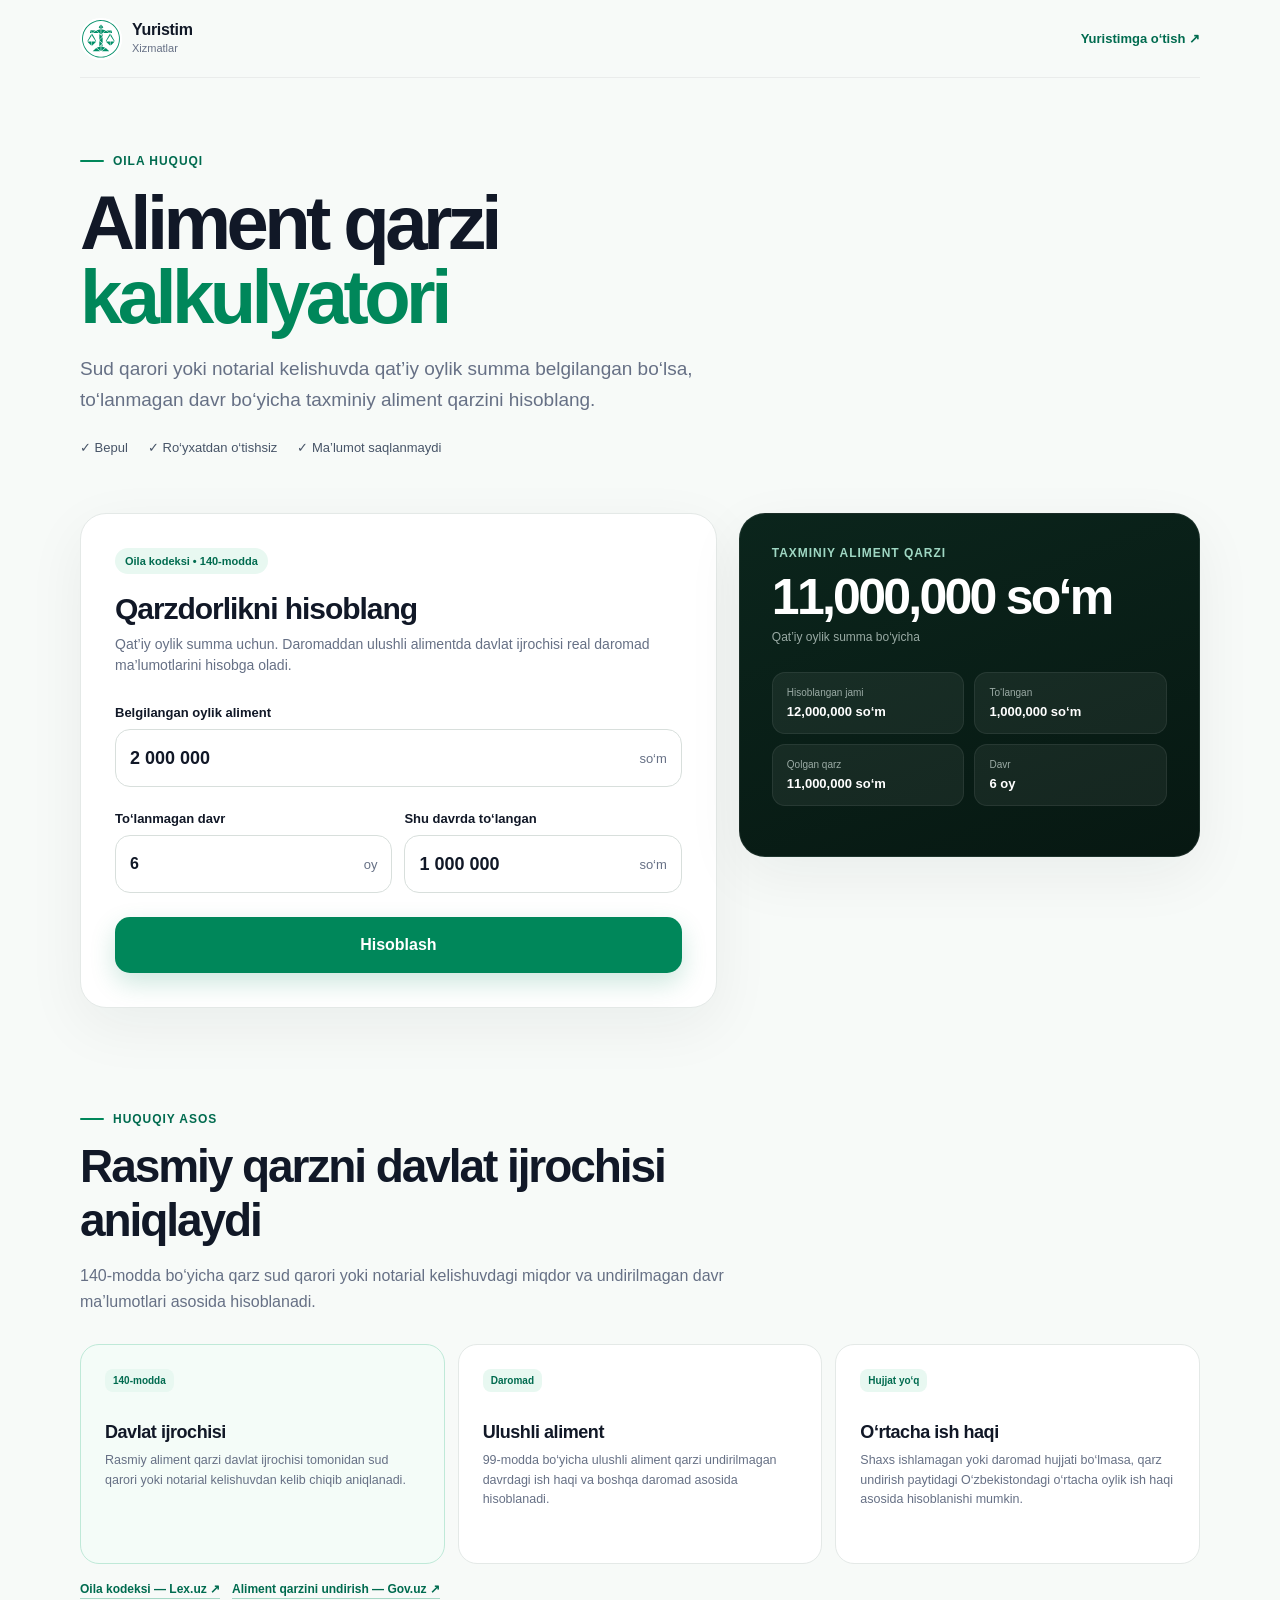
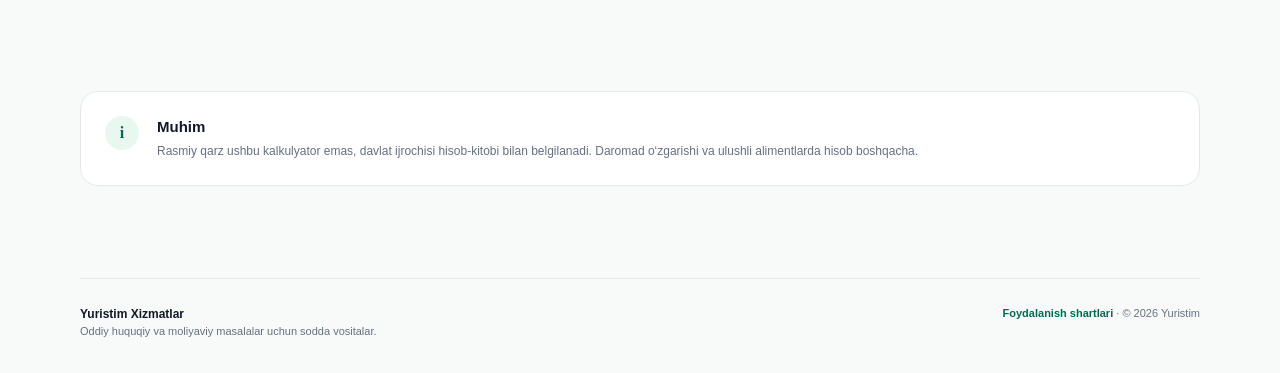
==== commit caa0ad6f: "legal: add terms of use and strict disclaimers" ====
--- a/aliment-qarzi.html
+++ b/aliment-qarzi.html
@@ -1 +1 @@
-<!doctype html><html lang="uz"><head><meta charset="utf-8"/><meta name="viewport" content="width=device-width,initial-scale=1"/><meta name="theme-color" content="#00875A"/><title>Aliment qarzdorligi kalkulyatori | Yuristim Xizmatlar</title><meta name="description" content="Sud qarori yoki notarial kelishuvda qat’iy oylik summa belgilangan bo‘lsa, to‘lanmagan davr bo‘yicha taxminiy aliment qarzini hisoblang."/><link rel="canonical" href="https://xizmatlar.yuristim.uz/aliment-qarzi"/><meta property="og:title" content="Aliment qarzdorligi kalkulyatori — Yuristim Xizmatlar"/><meta property="og:description" content="Sud qarori yoki notarial kelishuvda qat’iy oylik summa belgilangan bo‘lsa, to‘lanmagan davr bo‘yicha taxminiy aliment qarzini hisoblang."/><meta property="og:url" content="https://xizmatlar.yuristim.uz/aliment-qarzi"/><meta property="og:type" content="website"/><link rel="stylesheet" href="/styles.css"/><script defer src="/xizmatlar.js"></script></head><body data-tool="aliment-qarzi"><header class="site-header"><a class="brand" href="/" aria-label="Yuristim Xizmatlar"><img class="brand-logo" src="/assets/yuristim-logo.svg" alt="" /><span><b>Yuristim</b><small>Xizmatlar</small></span></a><a class="header-link" href="https://t.me/Yuristim_bot" target="_blank" rel="noreferrer">Yuristimga o‘tish <span aria-hidden="true">↗</span></a></header><main class="page-wrap"><section class="hero"><div class="eyebrow"><span></span>Oila huquqi</div><h1>Aliment qarzi <em>kalkulyatori</em></h1><p>Sud qarori yoki notarial kelishuvda qat’iy oylik summa belgilangan bo‘lsa, to‘lanmagan davr bo‘yicha taxminiy aliment qarzini hisoblang.</p><div class="hero-meta"><span>✓ Bepul</span><span>✓ Ro‘yxatdan o‘tishsiz</span><span>✓ Ma’lumot saqlanmaydi</span></div></section><section class="calculator-shell" aria-labelledby="calculator-title"><div class="calculator-card"><div class="card-kicker">Oila kodeksi • 140-modda</div><h2 id="calculator-title">Qarzdorlikni hisoblang</h2><p class="card-lead">Qat’iy oylik summa uchun. Daromaddan ulushli alimentda davlat ijrochisi real daromad ma’lumotlarini hisobga oladi.</p><form id="aliment-debt-form" class="calculator-form"><label class="field"><span>Belgilangan oylik aliment</span><div class="money-input"><input id="aliment-monthly" inputmode="numeric" autocomplete="off" value="2 000 000" /><span>so‘m</span></div></label><div class="dual-field"><label class="field"><span>To‘lanmagan davr</span><div class="money-input compact-input"><input id="aliment-months" inputmode="decimal" autocomplete="off" value="6" /><span>oy</span></div></label><label class="field"><span>Shu davrda to‘langan</span><div class="money-input"><input id="aliment-paid" inputmode="numeric" autocomplete="off" value="1 000 000" /><span>so‘m</span></div></label></div><button class="primary-button" type="submit">Hisoblash</button></form></div><aside class="result-card" aria-live="polite"><div class="result-label">Taxminiy aliment qarzi</div><div class="result-amount" id="aliment-debt-result">—</div><div class="result-caption">Qat’iy oylik summa bo‘yicha</div><div class="result-grid"><div><span>Hisoblangan jami</span><b id="aliment-accrued">—</b></div><div><span>To‘langan</span><b id="aliment-paid-out">—</b></div><div><span>Qolgan qarz</span><b id="aliment-balance">—</b></div><div><span>Davr</span><b id="aliment-period">—</b></div></div></aside></section><section class="legal-section"><div class="section-heading"><div class="eyebrow"><span></span>Huquqiy asos</div><h2>Rasmiy qarzni davlat ijrochisi aniqlaydi</h2><p>140-modda bo‘yicha qarz sud qarori yoki notarial kelishuvdagi miqdor va undirilmagan davr ma’lumotlari asosida hisoblanadi.</p></div><div class="law-grid"><article class="law-card featured"><span class="law-number">140-modda</span><h3>Davlat ijrochisi</h3><p>Rasmiy aliment qarzi davlat ijrochisi tomonidan sud qarori yoki notarial kelishuvdan kelib chiqib aniqlanadi.</p></article><article class="law-card"><span class="law-number">Daromad</span><h3>Ulushli aliment</h3><p>99-modda bo‘yicha ulushli aliment qarzi undirilmagan davrdagi ish haqi va boshqa daromad asosida hisoblanadi.</p></article><article class="law-card"><span class="law-number">Hujjat yo‘q</span><h3>O‘rtacha ish haqi</h3><p>Shaxs ishlamagan yoki daromad hujjati bo‘lmasa, qarz undirish paytidagi O‘zbekistondagi o‘rtacha oylik ish haqi asosida hisoblanishi mumkin.</p></article></div><div class="source-row"><a href="https://lex.uz/docs/-104720" target="_blank" rel="noreferrer">Oila kodeksi — Lex.uz ↗</a><a href="https://gov.uz/oz/advice/58/document/648" target="_blank" rel="noreferrer">Aliment qarzini undirish — Gov.uz ↗</a></div></section><section class="disclaimer"><div class="disclaimer-icon">i</div><div><h2>Muhim</h2><p>Rasmiy qarz ushbu kalkulyator emas, davlat ijrochisi hisob-kitobi bilan belgilanadi. Daromad o‘zgarishi va ulushli alimentlarda hisob boshqacha.</p></div></section></main><footer><div><b>Yuristim Xizmatlar</b><span>Oddiy huquqiy va moliyaviy masalalar uchun sodda vositalar.</span></div><span>© 2026 Yuristim</span></footer></body></html>+<!doctype html><html lang="uz"><head><meta charset="utf-8"/><meta name="viewport" content="width=device-width,initial-scale=1"/><meta name="theme-color" content="#00875A"/><title>Aliment qarzdorligi kalkulyatori | Yuristim Xizmatlar</title><meta name="description" content="Sud qarori yoki notarial kelishuvda qat’iy oylik summa belgilangan bo‘lsa, to‘lanmagan davr bo‘yicha taxminiy aliment qarzini hisoblang."/><link rel="canonical" href="https://xizmatlar.yuristim.pp.ua/aliment-qarzi"/><meta property="og:title" content="Aliment qarzdorligi kalkulyatori — Yuristim Xizmatlar"/><meta property="og:description" content="Sud qarori yoki notarial kelishuvda qat’iy oylik summa belgilangan bo‘lsa, to‘lanmagan davr bo‘yicha taxminiy aliment qarzini hisoblang."/><meta property="og:url" content="https://xizmatlar.yuristim.pp.ua/aliment-qarzi"/><meta property="og:type" content="website"/><link rel="icon" href="/assets/yuristim-logo.svg" type="image/svg+xml"/><link rel="stylesheet" href="/styles.css"/><script defer src="/xizmatlar.js"></script></head><body data-tool="aliment-qarzi"><header class="site-header"><a class="brand" href="/" aria-label="Yuristim Xizmatlar"><img class="brand-logo" src="/assets/yuristim-logo.svg" alt="" /><span><b>Yuristim</b><small>Xizmatlar</small></span></a><a class="header-link" href="https://t.me/Yuristim_bot" target="_blank" rel="noreferrer">Yuristimga o‘tish <span aria-hidden="true">↗</span></a></header><main class="page-wrap"><section class="hero"><div class="eyebrow"><span></span>Oila huquqi</div><h1>Aliment qarzi <em>kalkulyatori</em></h1><p>Sud qarori yoki notarial kelishuvda qat’iy oylik summa belgilangan bo‘lsa, to‘lanmagan davr bo‘yicha taxminiy aliment qarzini hisoblang.</p><div class="hero-meta"><span>✓ Bepul</span><span>✓ Ro‘yxatdan o‘tishsiz</span><span>✓ Ma’lumot saqlanmaydi</span></div></section><section class="calculator-shell" aria-labelledby="calculator-title"><div class="calculator-card"><div class="card-kicker">Oila kodeksi • 140-modda</div><h2 id="calculator-title">Qarzdorlikni hisoblang</h2><p class="card-lead">Qat’iy oylik summa uchun. Daromaddan ulushli alimentda davlat ijrochisi real daromad ma’lumotlarini hisobga oladi.</p><form id="aliment-debt-form" class="calculator-form"><label class="field"><span>Belgilangan oylik aliment</span><div class="money-input"><input id="aliment-monthly" inputmode="numeric" autocomplete="off" value="2 000 000" /><span>so‘m</span></div></label><div class="dual-field"><label class="field"><span>To‘lanmagan davr</span><div class="money-input compact-input"><input id="aliment-months" inputmode="decimal" autocomplete="off" value="6" /><span>oy</span></div></label><label class="field"><span>Shu davrda to‘langan</span><div class="money-input"><input id="aliment-paid" inputmode="numeric" autocomplete="off" value="1 000 000" /><span>so‘m</span></div></label></div><button class="primary-button" type="submit">Hisoblash</button></form></div><aside class="result-card" aria-live="polite"><div class="result-label">Taxminiy aliment qarzi</div><div class="result-amount" id="aliment-debt-result">—</div><div class="result-caption">Qat’iy oylik summa bo‘yicha</div><div class="result-grid"><div><span>Hisoblangan jami</span><b id="aliment-accrued">—</b></div><div><span>To‘langan</span><b id="aliment-paid-out">—</b></div><div><span>Qolgan qarz</span><b id="aliment-balance">—</b></div><div><span>Davr</span><b id="aliment-period">—</b></div></div></aside></section><section class="legal-section"><div class="section-heading"><div class="eyebrow"><span></span>Huquqiy asos</div><h2>Rasmiy qarzni davlat ijrochisi aniqlaydi</h2><p>140-modda bo‘yicha qarz sud qarori yoki notarial kelishuvdagi miqdor va undirilmagan davr ma’lumotlari asosida hisoblanadi.</p></div><div class="law-grid"><article class="law-card featured"><span class="law-number">140-modda</span><h3>Davlat ijrochisi</h3><p>Rasmiy aliment qarzi davlat ijrochisi tomonidan sud qarori yoki notarial kelishuvdan kelib chiqib aniqlanadi.</p></article><article class="law-card"><span class="law-number">Daromad</span><h3>Ulushli aliment</h3><p>99-modda bo‘yicha ulushli aliment qarzi undirilmagan davrdagi ish haqi va boshqa daromad asosida hisoblanadi.</p></article><article class="law-card"><span class="law-number">Hujjat yo‘q</span><h3>O‘rtacha ish haqi</h3><p>Shaxs ishlamagan yoki daromad hujjati bo‘lmasa, qarz undirish paytidagi O‘zbekistondagi o‘rtacha oylik ish haqi asosida hisoblanishi mumkin.</p></article></div><div class="source-row"><a href="https://lex.uz/docs/-104720" target="_blank" rel="noreferrer">Oila kodeksi — Lex.uz ↗</a><a href="https://gov.uz/oz/advice/58/document/648" target="_blank" rel="noreferrer">Aliment qarzini undirish — Gov.uz ↗</a></div></section><section class="disclaimer"><div class="disclaimer-icon">i</div><div><h2>Muhim</h2><p>Rasmiy qarz ushbu kalkulyator emas, davlat ijrochisi hisob-kitobi bilan belgilanadi. Daromad o‘zgarishi va ulushli alimentlarda hisob boshqacha.</p></div></section></main><footer><div><b>Yuristim Xizmatlar</b><span>Oddiy huquqiy va moliyaviy masalalar uchun sodda vositalar.</span></div><span><a class="footer-legal-link" href="/foydalanish-shartlari">Foydalanish shartlari</a> · © 2026 Yuristim</span></footer></body></html>
--- a/styles.css
+++ b/styles.css
@@ -1,3 +1,4 @@
 :root{--green:#00875a;--green-dark:#006b4f;--mint:#e8f8f1;--mint-2:#f4fcf8;--ink:#111827;--muted:#667085;--line:#e4e9e7;--surface:#fff;--bg:#f7faf8}*{box-sizing:border-box}html{scroll-behavior:smooth}body{margin:0;color:var(--ink);background:var(--bg);font-family:Inter,ui-sans-serif,-apple-system,BlinkMacSystemFont,"Segoe UI",sans-serif;-webkit-font-smoothing:antialiased}a{color:inherit;text-decoration:none}button,input{font:inherit}button{-webkit-tap-highlight-color:transparent}.site-header{width:min(1120px,calc(100% - 32px));margin:0 auto;min-height:78px;display:flex;align-items:center;justify-content:space-between;border-bottom:1px solid rgba(17,24,39,.06)}.brand{display:inline-flex;align-items:center;gap:10px}.brand-logo{width:42px;height:42px;display:block;object-fit:contain;border-radius:50%;background:#fff}.brand>span:last-child{display:flex;flex-direction:column;line-height:1.05}.brand b{font-size:16px;letter-spacing:-.02em}.brand small{margin-top:4px;color:var(--muted);font-size:11px}.header-link{font-size:13px;color:var(--green-dark);font-weight:700}.page-wrap{width:min(1120px,calc(100% - 32px));margin:0 auto}.hero{max-width:800px;padding:76px 0 40px}.eyebrow{display:flex;align-items:center;gap:9px;color:var(--green-dark);font-size:12px;font-weight:800;text-transform:uppercase;letter-spacing:.08em}.eyebrow span{width:24px;height:2px;background:var(--green);border-radius:99px}.hero h1{margin:18px 0;font-size:clamp(44px,8vw,76px);line-height:.98;letter-spacing:-.06em}.hero h1 em{color:var(--green);font-style:normal}.hero>p{max-width:680px;margin:0;color:var(--muted);font-size:clamp(16px,2.4vw,19px);line-height:1.65}.hero-meta{margin-top:24px;display:flex;flex-wrap:wrap;gap:10px 20px;color:#475467;font-size:13px}.home-wrap{min-height:calc(100vh - 190px)}.home-hero{padding-bottom:28px}.service-grid{display:grid;grid-template-columns:repeat(3,1fr);gap:14px;padding-bottom:80px}.service-card{display:block;min-height:230px;padding:28px;border:1px solid var(--line);border-radius:22px;background:#fff;transition:.18s ease}.service-card:hover{transform:translateY(-2px);border-color:#badfce;box-shadow:0 18px 45px rgba(16,41,31,.07)}.service-badge,.card-kicker,.law-number{display:inline-flex;padding:7px 10px;border-radius:999px;color:var(--green-dark);background:var(--mint);font-size:11px;font-weight:800}.service-card h2{margin:38px 0 9px;font-size:23px;letter-spacing:-.035em}.service-card p{margin:0;color:var(--muted);line-height:1.55;font-size:13px}.service-action{display:inline-block;margin-top:24px;color:var(--green-dark);font-size:12px;font-weight:800}.calculator-shell{display:grid;grid-template-columns:minmax(0,1.16fr) minmax(320px,.84fr);gap:22px;align-items:start;margin:18px 0 104px}.calculator-card,.result-card{background:var(--surface);border:1px solid var(--line);border-radius:26px;box-shadow:0 18px 60px rgba(16,41,31,.06)}.calculator-card{padding:34px}.calculator-card h2{margin:18px 0 8px;font-size:30px;letter-spacing:-.035em}.card-lead{margin:0 0 28px;color:var(--muted);line-height:1.55;font-size:14px}.calculator-form{display:grid;gap:24px}.field{display:grid;gap:9px}.field>span,.field legend{font-size:13px;font-weight:750}.field small{color:var(--muted);font-size:11px;line-height:1.45}.fieldset-reset{border:0;padding:0;margin:0;min-width:0}.fieldset-reset legend{margin-bottom:10px}.money-input{height:58px;border:1px solid #d8dfdc;border-radius:15px;display:flex;align-items:center;background:#fff;transition:.18s ease}.money-input:focus-within{border-color:var(--green);box-shadow:0 0 0 4px rgba(0,135,90,.1)}.money-input input{min-width:0;width:100%;border:0;outline:0;background:transparent;padding:0 14px;font-weight:750;font-size:18px;color:var(--ink)}.money-input>span{padding-right:14px;color:var(--muted);font-size:13px;white-space:nowrap}.preset-row{display:flex;flex-wrap:wrap;gap:7px;margin-top:-14px}.preset{border:1px solid var(--line);background:#fafcfb;color:#475467;border-radius:9px;padding:6px 10px;font-size:11px;cursor:pointer}.preset:hover{border-color:#b8cec5;color:var(--green-dark)}.stepper{display:grid;grid-template-columns:52px 1fr 52px;gap:8px;align-items:stretch}.stepper button{border:1px solid var(--line);background:#f7faf8;border-radius:13px;font-size:22px;color:var(--green-dark);font-weight:700;cursor:pointer}.stepper button:disabled{opacity:.35;cursor:not-allowed}.stepper div{min-height:56px;display:flex;align-items:center;justify-content:center;gap:8px;border:1px solid #d8dfdc;border-radius:13px;background:#fff}.stepper strong{font-size:22px;letter-spacing:-.03em}.stepper span{color:var(--muted);font-size:12px}.radio-grid{display:grid;grid-template-columns:1fr 1fr;gap:10px}.radio-card{position:relative;display:flex;gap:10px;min-height:80px;padding:14px;border:1px solid var(--line);border-radius:14px;cursor:pointer;background:#fff}.radio-card.selected{border-color:var(--green);background:var(--mint-2);box-shadow:inset 0 0 0 1px var(--green)}.radio-card input{accent-color:var(--green);margin:2px 0 0}.radio-card span{display:flex;flex-direction:column;gap:5px}.radio-card b{font-size:13px}.radio-card small{font-size:10.5px}.primary-button{height:56px;border:0;border-radius:15px;color:#fff;background:var(--green);font-weight:800;cursor:pointer;box-shadow:0 10px 26px rgba(0,135,90,.2);transition:.18s ease}.primary-button:hover{background:var(--green-dark);transform:translateY(-1px)}.primary-button:active{transform:translateY(0)}.result-card{position:sticky;top:18px;overflow:hidden;padding:32px;background:linear-gradient(160deg,#0b251c 0%,#071812 100%);border-color:rgba(255,255,255,.08);color:#fff}.result-label{color:#9fd7c3;font-size:12px;font-weight:800;text-transform:uppercase;letter-spacing:.08em}.result-amount{margin-top:12px;font-size:clamp(34px,5vw,50px);font-weight:850;letter-spacing:-.055em;line-height:1}.result-caption{margin-top:8px;color:#99aaa4;font-size:12px}.result-grid{grid-template-columns:1fr 1fr;gap:10px;margin:28px 0 18px}.result-grid:not([hidden]){display:grid}.result-grid div{padding:14px;border-radius:13px;background:rgba(255,255,255,.06);border:1px solid rgba(255,255,255,.07)}.result-grid span,.result-grid b{display:block}.result-grid span{color:#9baba5;font-size:10px;margin-bottom:6px}.result-grid b{font-size:13px}.notice{display:grid;gap:6px;margin-top:10px;padding:14px;background:rgba(98,203,163,.09);border:1px solid rgba(98,203,163,.17);border-radius:13px}.notice[hidden]{display:none}.notice b{font-size:12px;color:#c5f0e0}.notice span{font-size:10.5px;line-height:1.5;color:#9fb1aa}.notice-amber{background:rgba(245,183,48,.08);border-color:rgba(245,183,48,.18)}.notice-amber b{color:#ffe4a1}.minimum-box{margin-top:18px;padding-top:18px;border-top:1px solid rgba(255,255,255,.1);display:grid;gap:5px}.minimum-box span,.minimum-box small{color:#93a59e;font-size:10px}.minimum-box b{font-size:14px}.legal-section,.faq-section{margin:0 0 92px}.section-heading{max-width:700px;margin-bottom:30px}.section-heading h2{margin:13px 0 10px;font-size:clamp(30px,5vw,46px);letter-spacing:-.045em}.section-heading p{color:var(--muted);line-height:1.6}.section-heading.compact{margin-bottom:20px}.law-grid{display:grid;grid-template-columns:repeat(3,1fr);gap:13px}.law-card{min-height:220px;padding:24px;background:#fff;border:1px solid var(--line);border-radius:19px}.law-card.featured{background:var(--mint-2);border-color:#bfe9d8}.law-number{padding:6px 8px;border-radius:8px;font-size:10px}.law-card h3{margin:30px 0 8px;font-size:18px;letter-spacing:-.025em}.law-card p{margin:0;color:var(--muted);line-height:1.55;font-size:12.5px}.source-row{display:flex;gap:12px;flex-wrap:wrap;margin-top:18px}.source-row a{color:var(--green-dark);font-size:12px;font-weight:750;border-bottom:1px solid #a6d8c6;padding-bottom:2px}.disclaimer{margin:0 0 92px;display:flex;gap:18px;padding:24px;background:#fff;border:1px solid var(--line);border-radius:18px}.disclaimer-icon{flex:0 0 34px;width:34px;height:34px;border-radius:50%;display:grid;place-items:center;background:var(--mint);color:var(--green-dark);font-family:Georgia,serif;font-weight:700}.disclaimer h2{margin:2px 0 7px;font-size:15px}.disclaimer p{margin:0;color:var(--muted);font-size:12px;line-height:1.6}.faq-list{display:grid;gap:9px}.faq-list details{background:#fff;border:1px solid var(--line);border-radius:15px;padding:0 18px}.faq-list summary{min-height:58px;display:flex;align-items:center;justify-content:space-between;gap:16px;cursor:pointer;list-style:none;font-size:13px;font-weight:750}.faq-list summary::-webkit-details-marker{display:none}.faq-list summary span{color:var(--green);font-size:20px;font-weight:400;transition:transform .2s ease}.faq-list details[open] summary span{transform:rotate(45deg)}.faq-list p{margin:-3px 0 18px;max-width:760px;color:var(--muted);font-size:12px;line-height:1.6}footer{width:min(1120px,calc(100% - 32px));margin:0 auto;padding:28px 0 36px;border-top:1px solid var(--line);display:flex;justify-content:space-between;gap:20px;color:var(--muted);font-size:11px}footer div{display:flex;flex-direction:column;gap:4px}footer b{color:var(--ink);font-size:12px}@media(max-width:820px){.hero{padding-top:52px}.calculator-shell{grid-template-columns:1fr;margin-bottom:82px}.result-card{position:static}.law-grid,.service-grid{grid-template-columns:1fr 1fr}}@media(max-width:560px){.site-header,.page-wrap,footer{width:min(100% - 24px,1120px)}.site-header{min-height:68px}.header-link{font-size:11px}.hero{padding:44px 0 28px}.hero h1{font-size:48px}.hero-meta{display:grid;gap:7px}.calculator-card,.result-card{border-radius:20px}.calculator-card{padding:22px 18px}.result-card{padding:24px 20px}.radio-grid,.law-grid,.service-grid{grid-template-columns:1fr}.law-card{min-height:auto}.law-card h3{margin-top:24px}.disclaimer{padding:18px}footer{flex-direction:column}}@media(prefers-reduced-motion:reduce){*,*:before,*:after{scroll-behavior:auto!important;transition:none!important}}
 .dual-field{display:grid;grid-template-columns:1fr 1fr;gap:12px}.compact-input input{font-size:16px}.range-head,.range-scale{display:flex;align-items:center;justify-content:space-between}.range-head b{font-size:18px;letter-spacing:-.025em}.range-head span,.range-scale{color:var(--muted);font-size:11px}.range-input{width:100%;height:6px;border:0;border-radius:999px;appearance:none;background:#dfe8e4;outline:0;accent-color:var(--green)}.range-input::-webkit-slider-thumb{appearance:none;width:22px;height:22px;border-radius:50%;background:var(--green);border:4px solid #fff;box-shadow:0 2px 10px rgba(0,87,58,.25);cursor:pointer}.range-input::-moz-range-thumb{width:16px;height:16px;border-radius:50%;background:var(--green);border:4px solid #fff;box-shadow:0 2px 10px rgba(0,87,58,.25);cursor:pointer}@media(max-width:560px){.dual-field{grid-template-columns:1fr}}
-.select-input{width:100%;min-height:56px;padding:0 14px;border:1px solid #d8dfdc;border-radius:14px;background:#fff;color:var(--ink);font:inherit;font-size:13px;outline:0}.select-input:focus{border-color:var(--green);box-shadow:0 0 0 4px rgba(0,135,90,.1)}.check-row{display:flex;gap:10px;align-items:flex-start;padding:14px;border:1px solid var(--line);border-radius:13px;background:#fff;color:#475467;font-size:12px;line-height:1.45}.check-row input{margin-top:2px;accent-color:var(--green)}.service-grid{grid-template-columns:repeat(auto-fit,minmax(250px,1fr))}.tool-count{display:inline-flex;margin-top:20px;padding:7px 10px;border-radius:999px;background:var(--mint);color:var(--green-dark);font-size:11px;font-weight:800}+.select-input{width:100%;min-height:56px;padding:0 14px;border:1px solid #d8dfdc;border-radius:14px;background:#fff;color:var(--ink);font:inherit;font-size:13px;outline:0}.select-input:focus{border-color:var(--green);box-shadow:0 0 0 4px rgba(0,135,90,.1)}.check-row{display:flex;gap:10px;align-items:flex-start;padding:14px;border:1px solid var(--line);border-radius:13px;background:#fff;color:#475467;font-size:12px;line-height:1.45}.check-row input{margin-top:2px;accent-color:var(--green)}.service-grid{grid-template-columns:repeat(auto-fit,minmax(250px,1fr))}.tool-count{display:inline-flex;margin-top:20px;padding:7px 10px;border-radius:999px;background:var(--mint);color:var(--green-dark);font-size:11px;font-weight:800}
+.footer-legal-link{color:var(--green-dark);font-weight:700}.footer-legal-link:hover{text-decoration:underline}.terms-wrap{max-width:1000px}.terms-hero{max-width:860px}.terms-alert{display:flex;gap:18px;margin:12px 0 28px;padding:24px;border:2px solid #e5484d;border-radius:20px;background:#fff5f5;color:#791f25}.terms-alert-icon{flex:0 0 42px;width:42px;height:42px;display:grid;place-items:center;border-radius:50%;background:#e5484d;color:#fff;font-size:25px;font-weight:900}.terms-alert h2{margin:0 0 10px;font-size:17px;letter-spacing:.03em}.terms-alert p{margin:7px 0;font-size:13px;line-height:1.65}.terms-nav{display:flex;flex-wrap:wrap;gap:8px;margin-bottom:40px}.terms-nav a{padding:9px 12px;border:1px solid var(--line);border-radius:10px;background:#fff;color:#475467;font-size:11px;font-weight:700}.terms-nav a:hover{border-color:#9bcfba;color:var(--green-dark)}.terms-document{display:grid;gap:12px;margin-bottom:44px}.terms-section{display:grid;grid-template-columns:54px 1fr;gap:18px;padding:28px;border:1px solid var(--line);border-radius:20px;background:#fff}.terms-number{font-size:12px;font-weight:850;color:var(--green);letter-spacing:.08em}.terms-section h2{margin:0 0 12px;font-size:23px;letter-spacing:-.035em}.terms-section p{margin:9px 0;color:#4f5d57;font-size:13px;line-height:1.7}.terms-section b{color:var(--ink)}.terms-list{margin:0;padding-left:19px;color:#4f5d57;font-size:13px;line-height:1.8}.warning-grid{display:grid;grid-template-columns:1fr 1fr;gap:10px;margin-top:16px}.warning-card{padding:16px;border:1px solid #dce6e2;border-radius:14px;background:#f9fcfa}.warning-card b{display:block;margin-bottom:6px;font-size:12px}.warning-card p{margin:0;font-size:11px;line-height:1.55}.warning-card.danger{grid-column:1/-1;border-color:#f0a4a7;background:#fff5f5}.warning-card.danger b{color:#b4232a}.inline-link{color:var(--green-dark);font-weight:800;text-decoration:underline}.terms-version{margin-top:20px!important;color:#87918d!important;font-size:11px!important}.terms-final-warning{margin:0 0 80px;padding:26px;border-radius:20px;background:#10271f;color:#fff}.terms-final-warning b{font-size:20px}.terms-final-warning p{max-width:720px;color:#b8c9c2;font-size:13px;line-height:1.6}.terms-final-warning a{display:inline-flex;margin-top:6px;padding:11px 15px;border-radius:11px;background:#fff;color:#006b4f;font-size:12px;font-weight:800}@media(max-width:680px){.terms-alert{padding:18px;gap:12px}.terms-alert-icon{flex-basis:34px;width:34px;height:34px;font-size:20px}.terms-section{grid-template-columns:1fr;padding:20px}.terms-number{margin-bottom:-8px}.warning-grid{grid-template-columns:1fr}.warning-card.danger{grid-column:auto}.terms-nav{overflow-x:auto;flex-wrap:nowrap;padding-bottom:5px}.terms-nav a{white-space:nowrap}}
